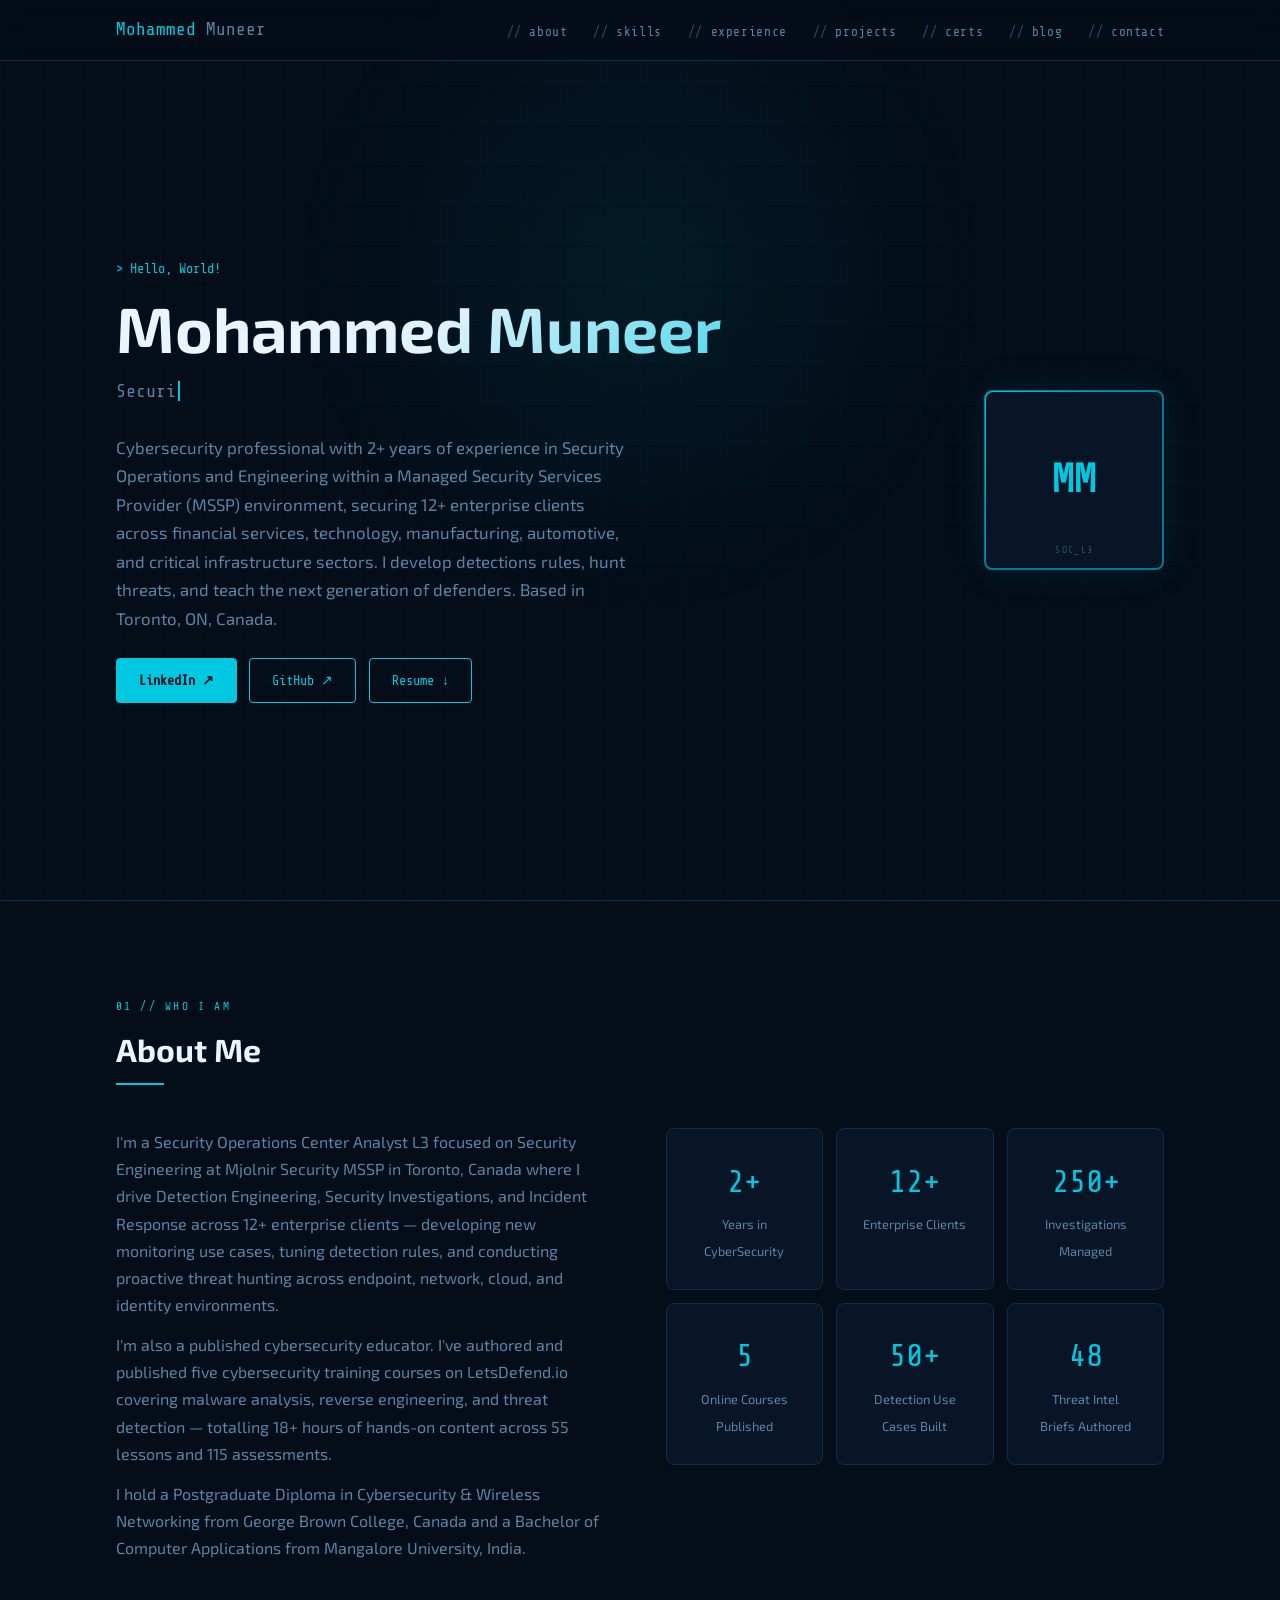
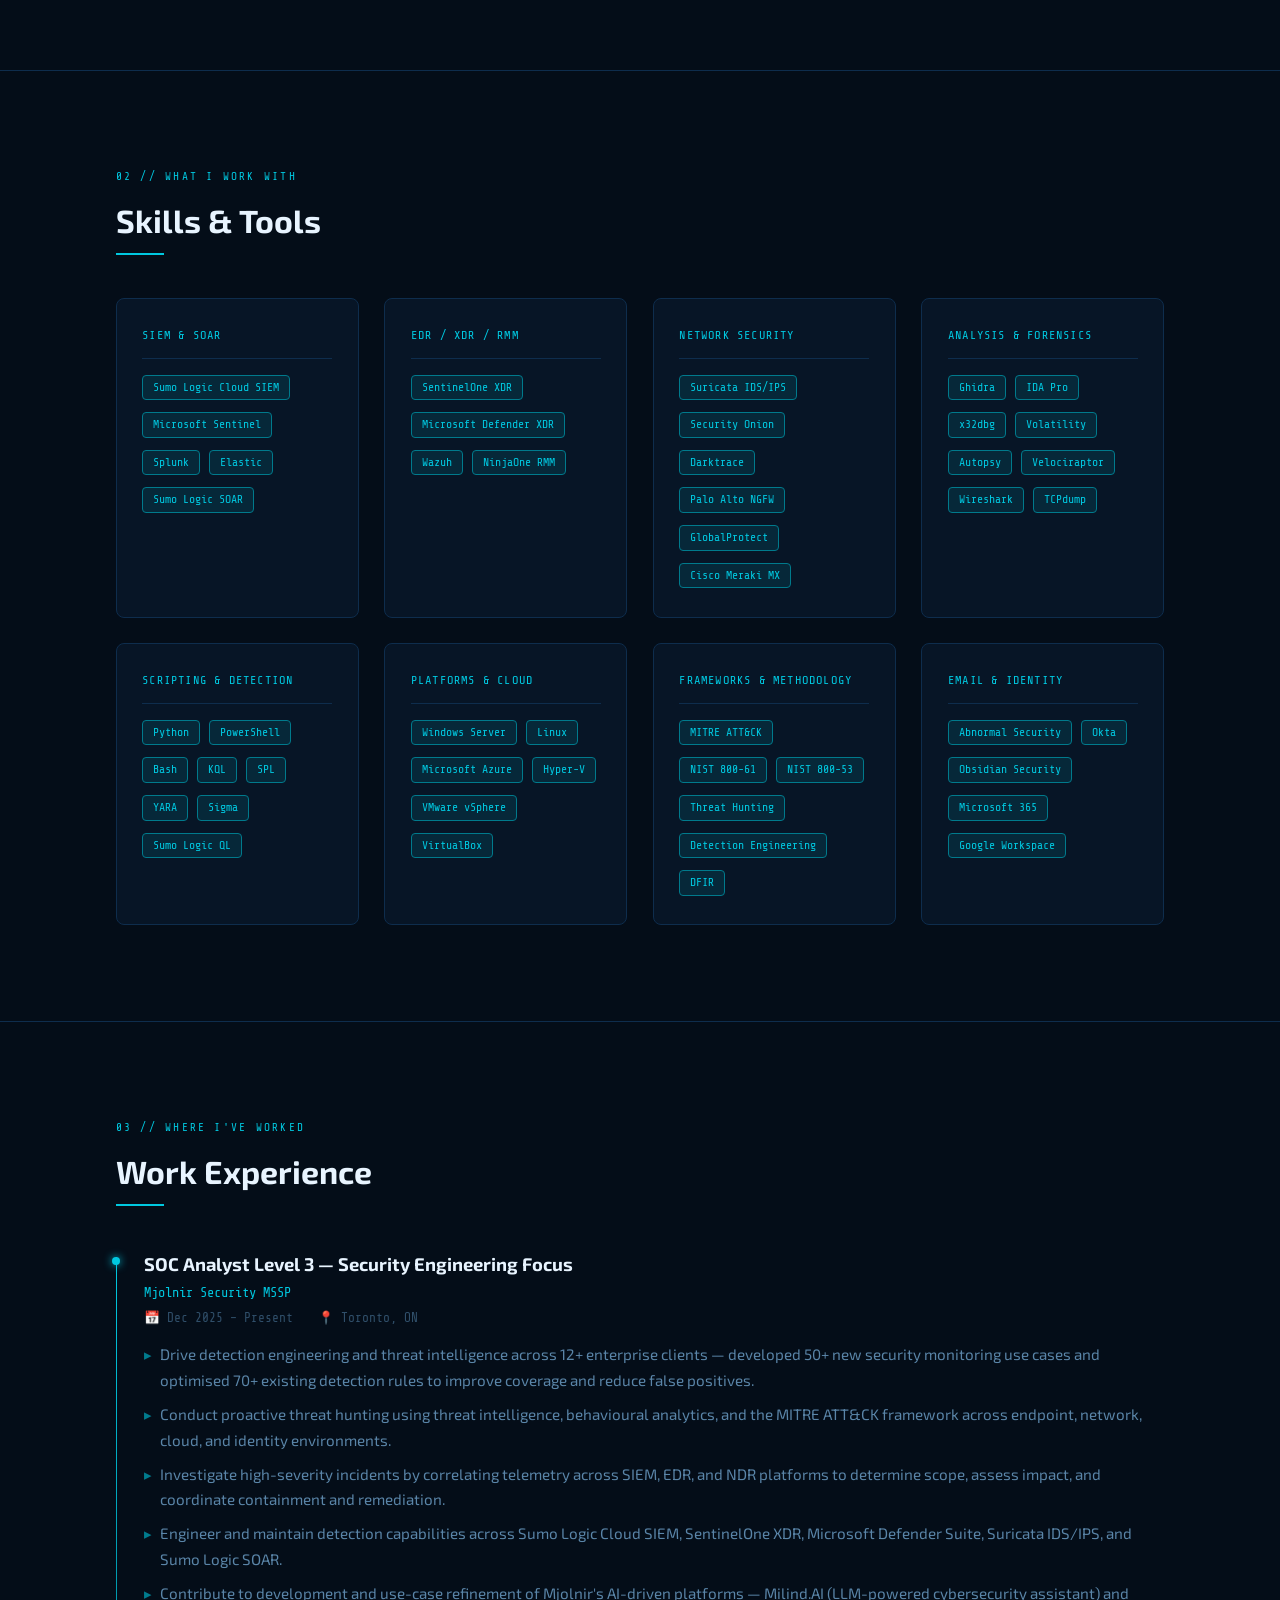
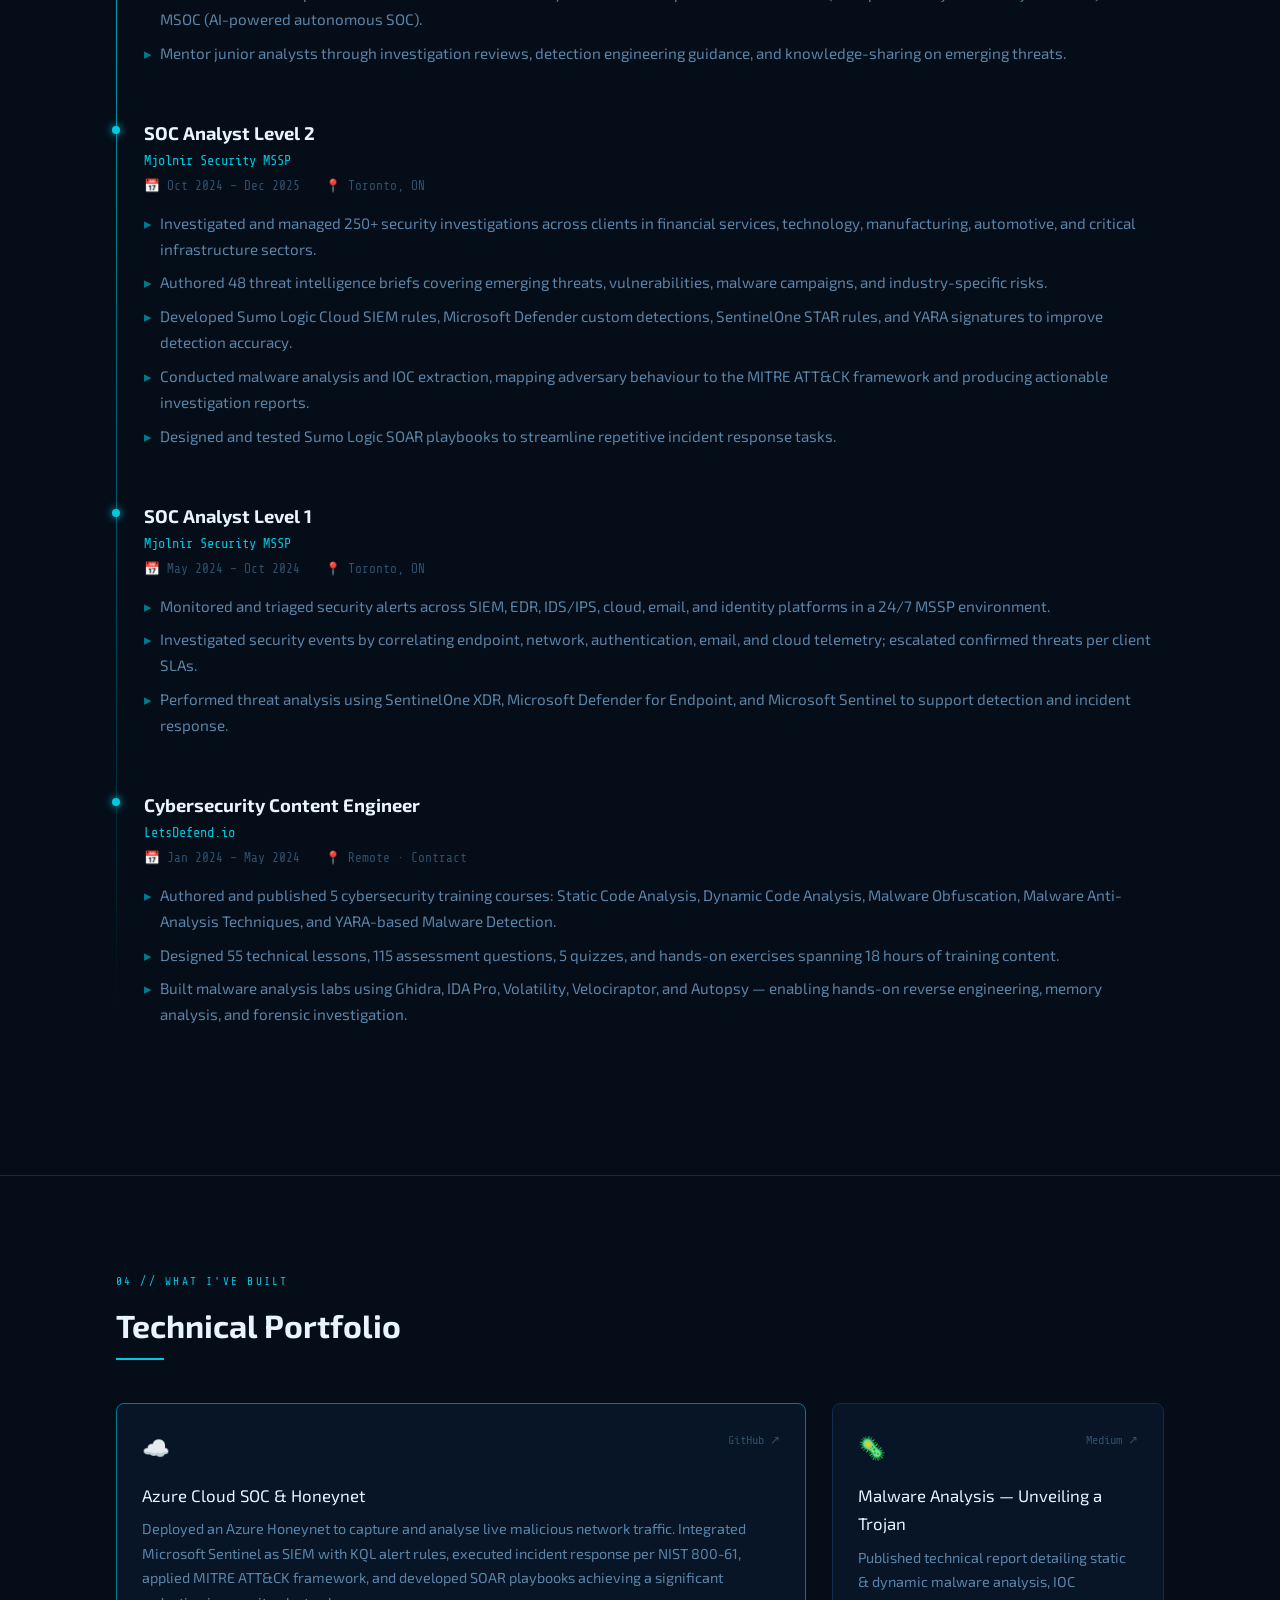
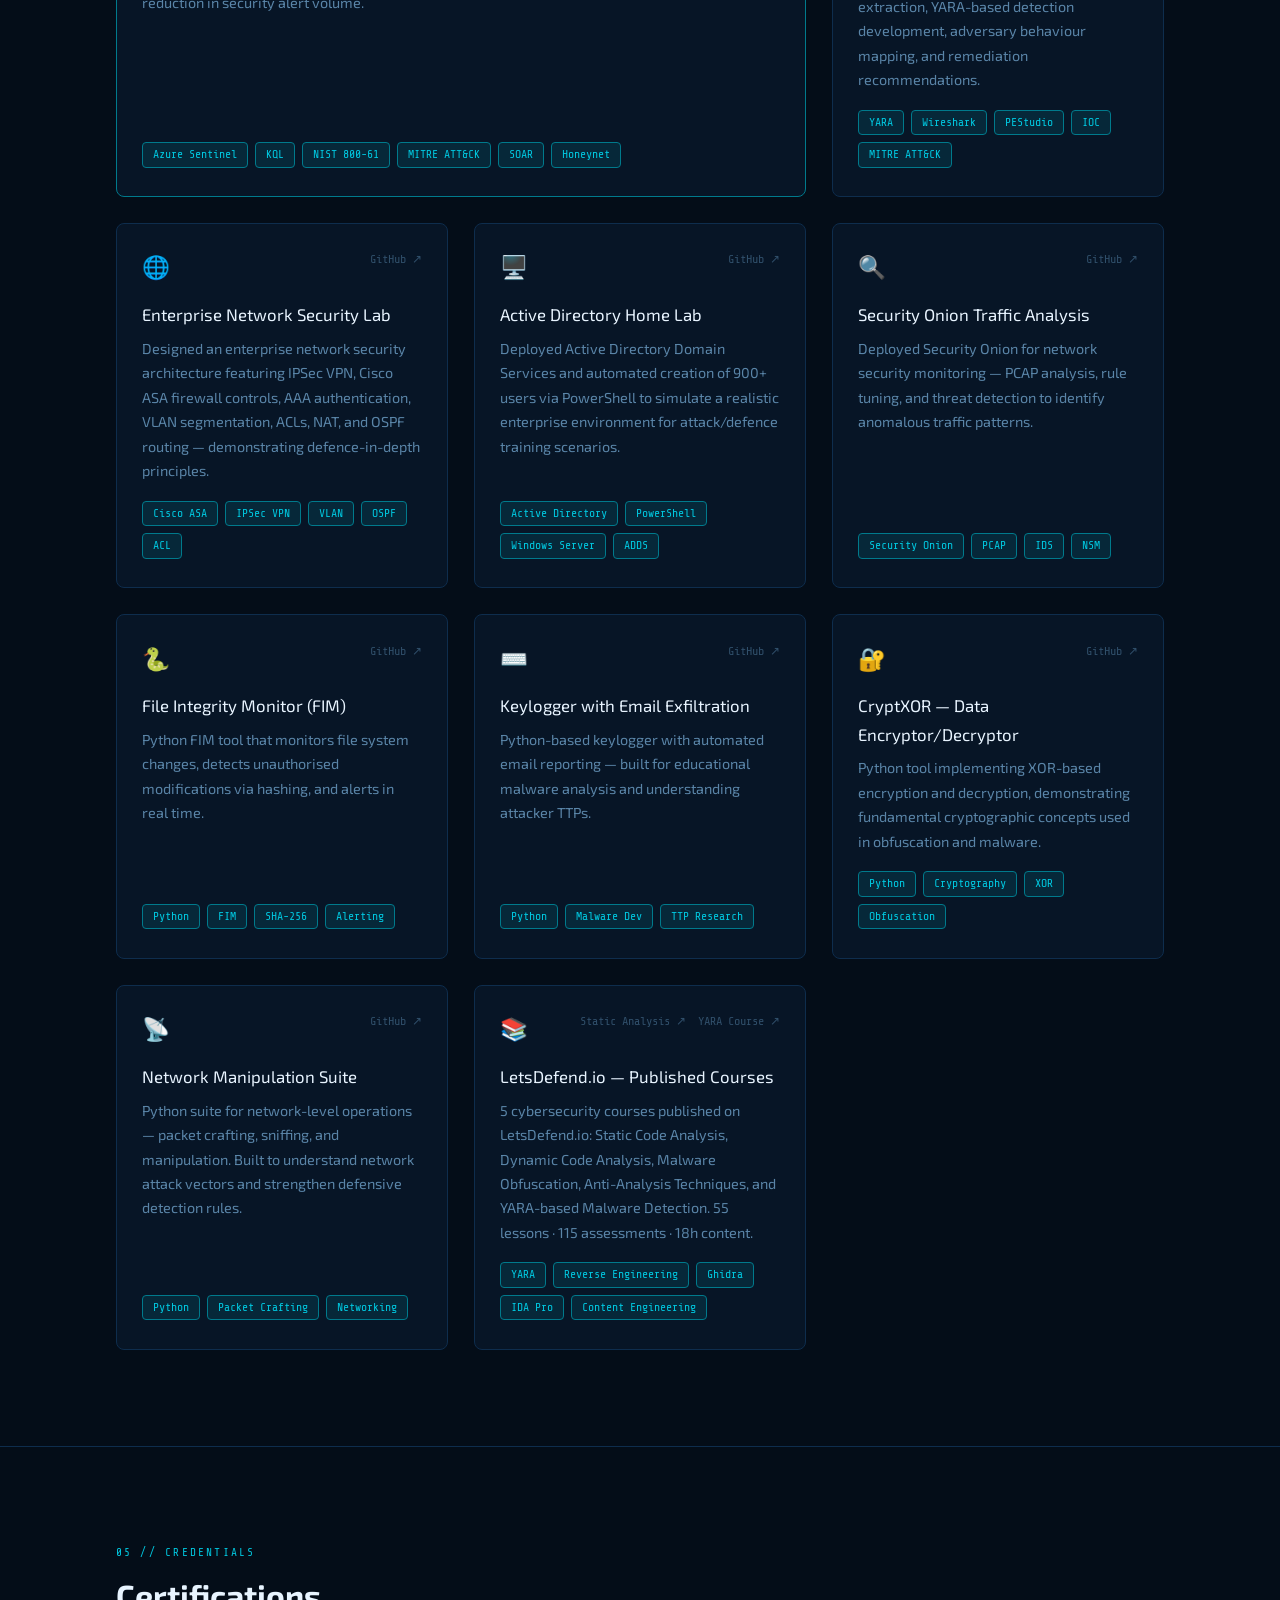
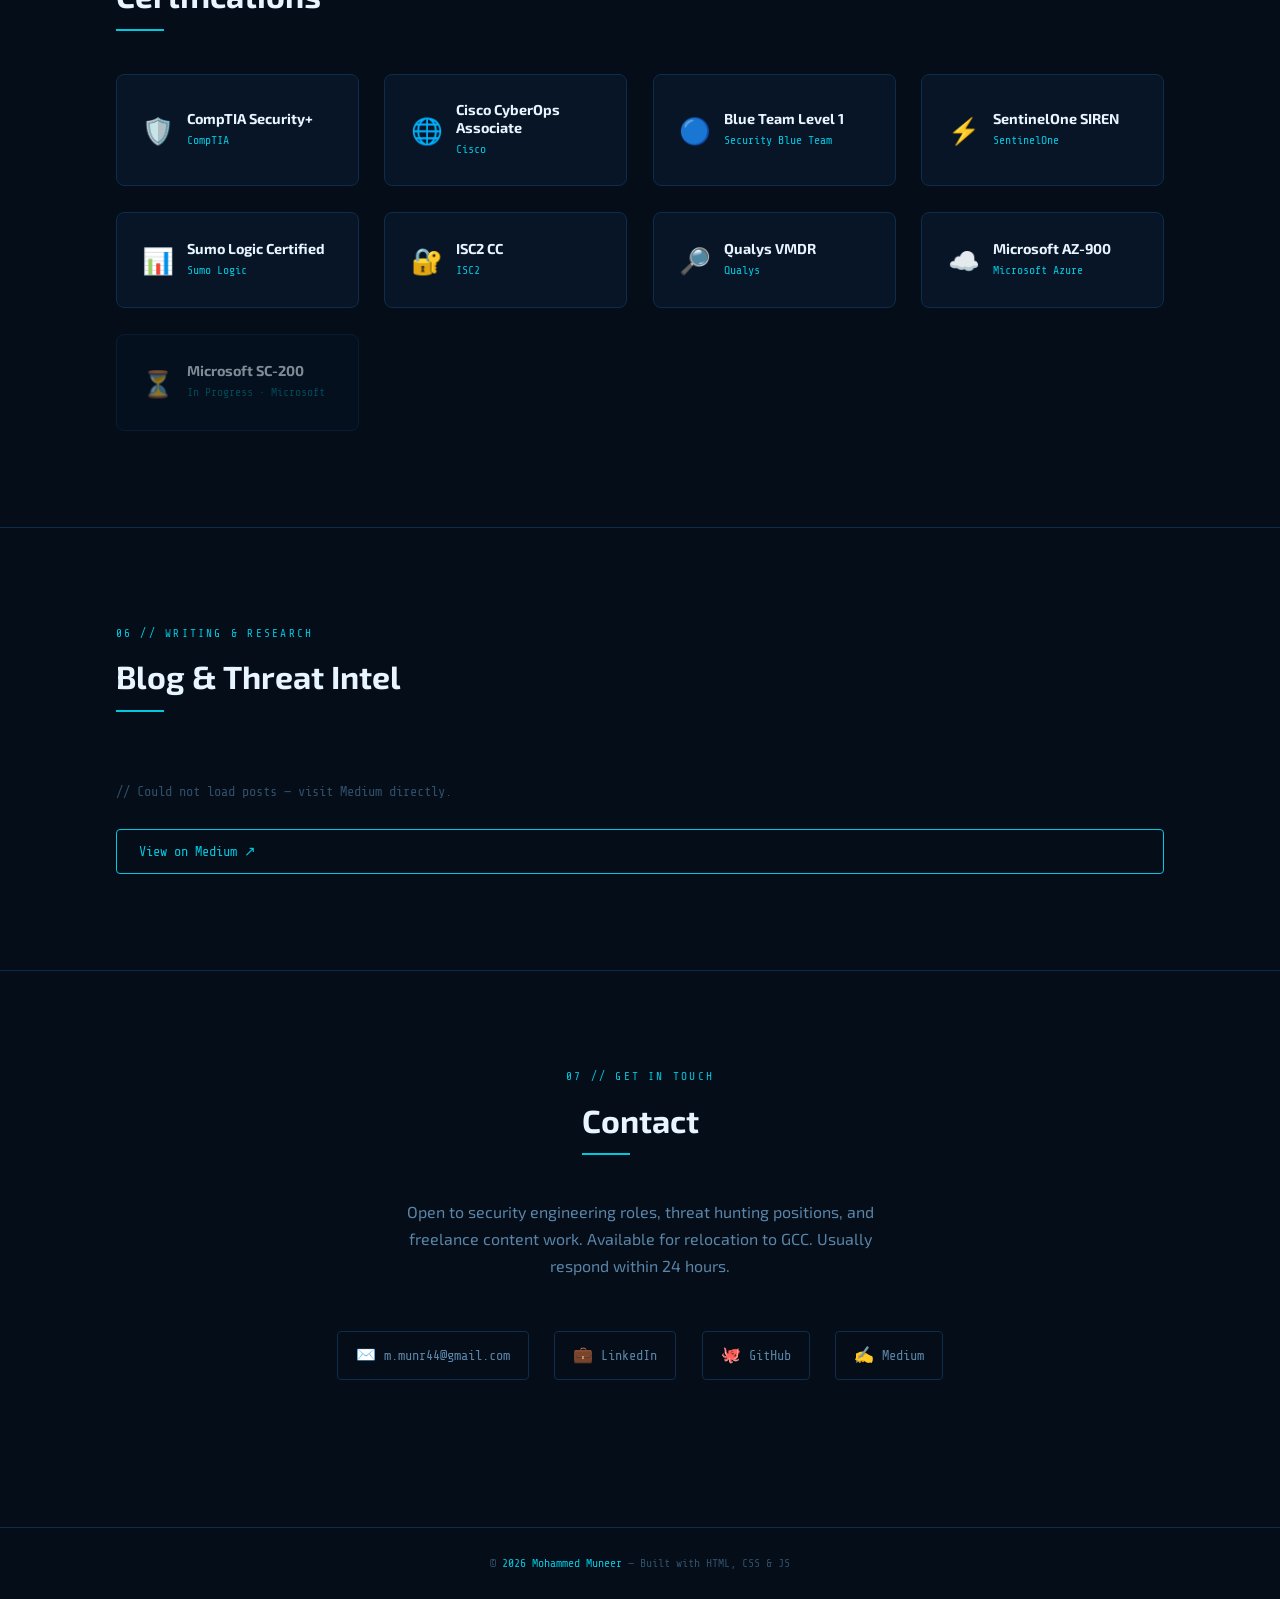
==== index_bak.html @ bd2d37c8 "Rename index.html to index_bak.html" ====
<!DOCTYPE html>
<html lang="en">
<head>
  <meta charset="UTF-8" />
  <meta name="viewport" content="width=device-width, initial-scale=1.0" />
  <title>Mohammed Muneer | Cybersecurity Portfolio</title>
  <meta name="description" content="SOC Analyst L3 & Cybersecurity Content Engineer — Toronto, ON" />
  <link rel="stylesheet" href="style.css" />
</head>
<body>

  <!-- ══ NAVBAR ══════════════════════════════════════════════ -->
  <nav id="navbar">
    <div class="container nav-inner">
      <div class="nav-logo">Mohammed<span> Muneer</span></div>
      <button class="hamburger" id="hamburger" aria-label="Toggle menu">
        <span></span><span></span><span></span>
      </button>
      <ul class="nav-links" id="nav-links">
        <li><a href="#about">about</a></li>
        <li><a href="#skills">skills</a></li>
        <li><a href="#experience">experience</a></li>
        <li><a href="#projects">projects</a></li>
        <li><a href="#certifications">certs</a></li>
        <li><a href="#blog">blog</a></li>
        <li><a href="#contact">contact</a></li>
      </ul>
    </div>
  </nav>

  <!-- ══ HERO ════════════════════════════════════════════════ -->
  <section id="hero">
    <div class="container hero-inner">
      <div class="hero-content">
        <p class="hero-eyebrow">Hello, World!</p>
        <h1 class="hero-name">Mohammed Muneer</h1>
        <div class="hero-roles">
          <span id="typed"></span><span class="cursor"></span>
        </div>
        <p class="hero-tagline">
          Cybersecurity professional with 2+ years of experience in Security Operations and Engineering within a Managed Security Services Provider (MSSP) 
          environment, securing 12+ enterprise clients across financial services, technology, manufacturing, automotive, and critical infrastructure sectors. 
          I develop detections rules, hunt threats, and teach the next generation of defenders.
          Based in Toronto, ON, Canada.
        </p>
        <div class="hero-ctas">
          <a href="https://www.linkedin.com/in/muneer44/" class="btn btn-fill" target="_blank">LinkedIn ↗</a>
          <a href="https://github.com/muneer44" class="btn" target="_blank">GitHub ↗</a>
          <!-- UPDATE: Add your resume PDF to the repo and update the filename below -->
          <a href="Mohammed Muneer Resume.pdf" class="btn" download>Resume ↓</a>
        </div>
      </div>
      <div class="hero-avatar">
        <span class="initials">MM</span>
        <span class="avatar-label">SOC_L3</span>
      </div>
    </div>
  </section>

  <!-- ══ ABOUT ═══════════════════════════════════════════════ -->
  <section id="about">
    <div class="container fade-in">
      <p class="section-label">01 // who I am</p>
      <h2 class="section-title">About Me</h2>
      <div class="about-grid">
        <div class="about-text">
          <p>
            I'm a Security Operations Center Analyst L3 focused on Security Engineering at 
            Mjolnir Security MSSP in Toronto, Canada where I drive Detection Engineering, 
            Security Investigations, and Incident Response across 12+ enterprise clients 
            — developing new monitoring use cases, tuning detection rules, and conducting 
            proactive threat hunting across endpoint, network, cloud, and identity environments.
          </p>
          <p>
            I'm also a published cybersecurity educator. I've authored and published five cybersecurity training
            courses on LetsDefend.io covering malware analysis, reverse engineering, and threat
            detection — totalling 18+ hours of hands-on content across 55 lessons and 115 assessments.
          </p>
          <p>
            I hold a Postgraduate Diploma in Cybersecurity &amp; Wireless Networking from George Brown
            College, Canada and a Bachelor of Computer Applications from Mangalore University, India.
          </p>
        </div>
        <div class="about-stats">
          <div class="stat-card">
            <span class="stat-number">2+</span>
            <span class="stat-desc">Years in CyberSecurity</span>
          </div>
          <div class="stat-card">
            <span class="stat-number">12+</span>
            <span class="stat-desc">Enterprise Clients</span>
          </div>
          <div class="stat-card">
            <span class="stat-number">250+</span>
            <span class="stat-desc">Investigations Managed</span>
          </div>
          <div class="stat-card">
            <span class="stat-number">5</span>
            <span class="stat-desc">Online Courses Published</span>
          </div>
          <div class="stat-card">
            <span class="stat-number">50+</span>
            <span class="stat-desc">Detection Use Cases Built</span>
          </div>
          <div class="stat-card">
            <span class="stat-number">48</span>
            <span class="stat-desc">Threat Intel Briefs Authored</span>
          </div>
        </div>
      </div>
    </div>
  </section>

  <!-- ══ SKILLS ══════════════════════════════════════════════ -->
  <section id="skills">
    <div class="container fade-in">
      <p class="section-label">02 // what I work with</p>
      <h2 class="section-title">Skills & Tools</h2>
      <div class="skills-grid">

        <div class="skill-category">
          <div class="skill-cat-title">SIEM & SOAR</div>
          <div class="skill-items">
            <span class="tag">Sumo Logic Cloud SIEM</span>
            <span class="tag">Microsoft Sentinel</span>
            <span class="tag">Splunk</span>
            <span class="tag">Elastic</span>
            <span class="tag">Sumo Logic SOAR</span>
          </div>
        </div>

        <div class="skill-category">
          <div class="skill-cat-title">EDR / XDR / RMM</div>
          <div class="skill-items">
            <span class="tag">SentinelOne XDR</span>
            <span class="tag">Microsoft Defender XDR</span>
            <span class="tag">Wazuh</span>
            <span class="tag">NinjaOne RMM</span>
          </div>
        </div>

        <div class="skill-category">
          <div class="skill-cat-title">Network Security</div>
          <div class="skill-items">
            <span class="tag">Suricata IDS/IPS</span>
            <span class="tag">Security Onion</span>
            <span class="tag">Darktrace</span>
            <span class="tag">Palo Alto NGFW</span>
            <span class="tag">GlobalProtect</span>
            <span class="tag">Cisco Meraki MX</span>
          </div>
        </div>

        <div class="skill-category">
          <div class="skill-cat-title">Analysis & Forensics</div>
          <div class="skill-items">
            <span class="tag">Ghidra</span>
            <span class="tag">IDA Pro</span>
            <span class="tag">x32dbg</span>
            <span class="tag">Volatility</span>
            <span class="tag">Autopsy</span>
            <span class="tag">Velociraptor</span>
            <span class="tag">Wireshark</span>
            <span class="tag">TCPdump</span>
          </div>
        </div>

        <div class="skill-category">
          <div class="skill-cat-title">Scripting & Detection</div>
          <div class="skill-items">
            <span class="tag">Python</span>
            <span class="tag">PowerShell</span>
            <span class="tag">Bash</span>
            <span class="tag">KQL</span>
            <span class="tag">SPL</span>
            <span class="tag">YARA</span>
            <span class="tag">Sigma</span>
            <span class="tag">Sumo Logic QL</span>
          </div>
        </div>

        <div class="skill-category">
          <div class="skill-cat-title">Platforms & Cloud</div>
          <div class="skill-items">
            <span class="tag">Windows Server</span>
            <span class="tag">Linux</span>
            <span class="tag">Microsoft Azure</span>
            <span class="tag">Hyper-V</span>
            <span class="tag">VMware vSphere</span>
            <span class="tag">VirtualBox</span>
          </div>
        </div>

        <div class="skill-category">
          <div class="skill-cat-title">Frameworks & Methodology</div>
          <div class="skill-items">
            <span class="tag">MITRE ATT&CK</span>
            <span class="tag">NIST 800-61</span>
            <span class="tag">NIST 800-53</span>
            <span class="tag">Threat Hunting</span>
            <span class="tag">Detection Engineering</span>
            <span class="tag">DFIR</span>
          </div>
        </div>

        <div class="skill-category">
          <div class="skill-cat-title">Email & Identity</div>
          <div class="skill-items">
            <span class="tag">Abnormal Security</span>
            <span class="tag">Okta</span>
            <span class="tag">Obsidian Security</span>
            <span class="tag">Microsoft 365</span>
            <span class="tag">Google Workspace</span>
          </div>
        </div>

      </div>
    </div>
  </section>

  <!-- ══ EXPERIENCE ══════════════════════════════════════════ -->
  <section id="experience">
    <div class="container fade-in">
      <p class="section-label">03 // where I've worked</p>
      <h2 class="section-title">Work Experience</h2>
      <div class="timeline">

        <!-- JOB 1 -->
        <div class="timeline-item">
          <div class="timeline-header">
            <div class="job-title">SOC Analyst Level 3 — Security Engineering Focus</div>
            <div class="job-company">Mjolnir Security MSSP</div>
            <div class="job-meta">
              <span>📅 Dec 2025 – Present</span>
              <span>📍 Toronto, ON</span>
            </div>
          </div>
          <ul>
            <li>Drive detection engineering and threat intelligence across 12+ enterprise clients — developed 50+ new security monitoring use cases and optimised 70+ existing detection rules to improve coverage and reduce false positives.</li>
            <li>Conduct proactive threat hunting using threat intelligence, behavioural analytics, and the MITRE ATT&CK framework across endpoint, network, cloud, and identity environments.</li>
            <li>Investigate high-severity incidents by correlating telemetry across SIEM, EDR, and NDR platforms to determine scope, assess impact, and coordinate containment and remediation.</li>
            <li>Engineer and maintain detection capabilities across Sumo Logic Cloud SIEM, SentinelOne XDR, Microsoft Defender Suite, Suricata IDS/IPS, and Sumo Logic SOAR.</li>
            <li>Contribute to development and use-case refinement of Mjolnir's AI-driven platforms — Milind.AI (LLM-powered cybersecurity assistant) and MSOC (AI-powered autonomous SOC).</li>
            <li>Mentor junior analysts through investigation reviews, detection engineering guidance, and knowledge-sharing on emerging threats.</li>
          </ul>
        </div>

        <!-- JOB 2 -->
        <div class="timeline-item">
          <div class="timeline-header">
            <div class="job-title">SOC Analyst Level 2</div>
            <div class="job-company">Mjolnir Security MSSP</div>
            <div class="job-meta">
              <span>📅 Oct 2024 – Dec 2025</span>
              <span>📍 Toronto, ON</span>
            </div>
          </div>
          <ul>
            <li>Investigated and managed 250+ security investigations across clients in financial services, technology, manufacturing, automotive, and critical infrastructure sectors.</li>
            <li>Authored 48 threat intelligence briefs covering emerging threats, vulnerabilities, malware campaigns, and industry-specific risks.</li>
            <li>Developed Sumo Logic Cloud SIEM rules, Microsoft Defender custom detections, SentinelOne STAR rules, and YARA signatures to improve detection accuracy.</li>
            <li>Conducted malware analysis and IOC extraction, mapping adversary behaviour to the MITRE ATT&CK framework and producing actionable investigation reports.</li>
            <li>Designed and tested Sumo Logic SOAR playbooks to streamline repetitive incident response tasks.</li>
          </ul>
        </div>

        <!-- JOB 3 -->
        <div class="timeline-item">
          <div class="timeline-header">
            <div class="job-title">SOC Analyst Level 1</div>
            <div class="job-company">Mjolnir Security MSSP</div>
            <div class="job-meta">
              <span>📅 May 2024 – Oct 2024</span>
              <span>📍 Toronto, ON</span>
            </div>
          </div>
          <ul>
            <li>Monitored and triaged security alerts across SIEM, EDR, IDS/IPS, cloud, email, and identity platforms in a 24/7 MSSP environment.</li>
            <li>Investigated security events by correlating endpoint, network, authentication, email, and cloud telemetry; escalated confirmed threats per client SLAs.</li>
            <li>Performed threat analysis using SentinelOne XDR, Microsoft Defender for Endpoint, and Microsoft Sentinel to support detection and incident response.</li>
          </ul>
        </div>

        <!-- JOB 4 -->
        <div class="timeline-item">
          <div class="timeline-header">
            <div class="job-title">Cybersecurity Content Engineer</div>
            <div class="job-company">LetsDefend.io</div>
            <div class="job-meta">
              <span>📅 Jan 2024 – May 2024</span>
              <span>📍 Remote · Contract</span>
            </div>
          </div>
          <ul>
            <li>Authored and published 5 cybersecurity training courses: Static Code Analysis, Dynamic Code Analysis, Malware Obfuscation, Malware Anti-Analysis Techniques, and YARA-based Malware Detection.</li>
            <li>Designed 55 technical lessons, 115 assessment questions, 5 quizzes, and hands-on exercises spanning 18 hours of training content.</li>
            <li>Built malware analysis labs using Ghidra, IDA Pro, Volatility, Velociraptor, and Autopsy — enabling hands-on reverse engineering, memory analysis, and forensic investigation.</li>
          </ul>
        </div>

      </div>
    </div>
  </section>

  <!-- ══ PROJECTS ════════════════════════════════════════════ -->
  <section id="projects">
    <div class="container fade-in">
      <p class="section-label">04 // what I've built</p>
      <h2 class="section-title">Technical Portfolio</h2>
      <div class="projects-grid">

        <!-- FEATURED -->
        <div class="project-card featured">
          <div class="project-top">
            <span class="project-icon">☁️</span>
            <div class="project-links">
              <a href="https://github.com/Muneer44/CloudHoneynet" target="_blank">GitHub ↗</a>
            </div>
          </div>
          <div class="project-title">Azure Cloud SOC & Honeynet</div>
          <p class="project-desc">
            Deployed an Azure Honeynet to capture and analyse live malicious network traffic.
            Integrated Microsoft Sentinel as SIEM with KQL alert rules, executed incident response
            per NIST 800-61, applied MITRE ATT&CK framework, and developed SOAR playbooks
            achieving a significant reduction in security alert volume.
          </p>
          <div class="project-tags">
            <span class="tag">Azure Sentinel</span>
            <span class="tag">KQL</span>
            <span class="tag">NIST 800-61</span>
            <span class="tag">MITRE ATT&CK</span>
            <span class="tag">SOAR</span>
            <span class="tag">Honeynet</span>
          </div>
        </div>

        <!-- PROJECT: Malware Analysis -->
        <div class="project-card">
          <div class="project-top">
            <span class="project-icon">🦠</span>
            <div class="project-links">
              <a href="https://medium.com/@m.munr44/unveiling-malware-a-journey-from-analysis-to-detection-a589f4700dfa" target="_blank">Medium ↗</a>
            </div>
          </div>
          <div class="project-title">Malware Analysis — Unveiling a Trojan</div>
          <p class="project-desc">
            Published technical report detailing static &amp; dynamic malware analysis,
            IOC extraction, YARA-based detection development, adversary behaviour mapping,
            and remediation recommendations.
          </p>
          <div class="project-tags">
            <span class="tag">YARA</span>
            <span class="tag">Wireshark</span>
            <span class="tag">PEStudio</span>
            <span class="tag">IOC</span>
            <span class="tag">MITRE ATT&CK</span>
          </div>
        </div>

        <!-- PROJECT: NetSec -->
        <div class="project-card">
          <div class="project-top">
            <span class="project-icon">🌐</span>
            <div class="project-links">
              <a href="https://github.com/Muneer44/CPT-NetSec-2.0" target="_blank">GitHub ↗</a>
            </div>
          </div>
          <div class="project-title">Enterprise Network Security Lab</div>
          <p class="project-desc">
            Designed an enterprise network security architecture featuring IPSec VPN,
            Cisco ASA firewall controls, AAA authentication, VLAN segmentation, ACLs,
            NAT, and OSPF routing — demonstrating defence-in-depth principles.
          </p>
          <div class="project-tags">
            <span class="tag">Cisco ASA</span>
            <span class="tag">IPSec VPN</span>
            <span class="tag">VLAN</span>
            <span class="tag">OSPF</span>
            <span class="tag">ACL</span>
          </div>
        </div>

        <!-- PROJECT: Active Directory -->
        <div class="project-card">
          <div class="project-top">
            <span class="project-icon">🖥️</span>
            <div class="project-links">
              <a href="https://github.com/Muneer44/Active-Directory-Home-Lab" target="_blank">GitHub ↗</a>
            </div>
          </div>
          <div class="project-title">Active Directory Home Lab</div>
          <p class="project-desc">
            Deployed Active Directory Domain Services and automated creation of 900+ users
            via PowerShell to simulate a realistic enterprise environment for
            attack/defence training scenarios.
          </p>
          <div class="project-tags">
            <span class="tag">Active Directory</span>
            <span class="tag">PowerShell</span>
            <span class="tag">Windows Server</span>
            <span class="tag">ADDS</span>
          </div>
        </div>

        <!-- PROJECT: Security Onion -->
        <div class="project-card">
          <div class="project-top">
            <span class="project-icon">🔍</span>
            <div class="project-links">
              <a href="https://github.com/Muneer44/Security-Onion-Traffic-Analysis" target="_blank">GitHub ↗</a>
            </div>
          </div>
          <div class="project-title">Security Onion Traffic Analysis</div>
          <p class="project-desc">
            Deployed Security Onion for network security monitoring — PCAP analysis,
            rule tuning, and threat detection to identify anomalous traffic patterns.
          </p>
          <div class="project-tags">
            <span class="tag">Security Onion</span>
            <span class="tag">PCAP</span>
            <span class="tag">IDS</span>
            <span class="tag">NSM</span>
          </div>
        </div>

        <!-- PROJECT: FIM -->
        <div class="project-card">
          <div class="project-top">
            <span class="project-icon">🐍</span>
            <div class="project-links">
              <a href="https://github.com/Muneer44/File-Integrity-Monitor" target="_blank">GitHub ↗</a>
            </div>
          </div>
          <div class="project-title">File Integrity Monitor (FIM)</div>
          <p class="project-desc">
            Python FIM tool that monitors file system changes, detects unauthorised
            modifications via hashing, and alerts in real time.
          </p>
          <div class="project-tags">
            <span class="tag">Python</span>
            <span class="tag">FIM</span>
            <span class="tag">SHA-256</span>
            <span class="tag">Alerting</span>
          </div>
        </div>

        <!-- PROJECT: Keylogger -->
        <div class="project-card">
          <div class="project-top">
            <span class="project-icon">⌨️</span>
            <div class="project-links">
              <a href="https://github.com/Muneer44/Python-Keylogger" target="_blank">GitHub ↗</a>
            </div>
          </div>
          <div class="project-title">Keylogger with Email Exfiltration</div>
          <p class="project-desc">
            Python-based keylogger with automated email reporting — built for
            educational malware analysis and understanding attacker TTPs.
          </p>
          <div class="project-tags">
            <span class="tag">Python</span>
            <span class="tag">Malware Dev</span>
            <span class="tag">TTP Research</span>
          </div>
        </div>

        <!-- PROJECT: CryptXOR -->
        <div class="project-card">
          <div class="project-top">
            <span class="project-icon">🔐</span>
            <div class="project-links">
              <a href="https://github.com/Muneer44/CryptXOR" target="_blank">GitHub ↗</a>
            </div>
          </div>
          <div class="project-title">CryptXOR — Data Encryptor/Decryptor</div>
          <p class="project-desc">
            Python tool implementing XOR-based encryption and decryption,
            demonstrating fundamental cryptographic concepts used in obfuscation and malware.
          </p>
          <div class="project-tags">
            <span class="tag">Python</span>
            <span class="tag">Cryptography</span>
            <span class="tag">XOR</span>
            <span class="tag">Obfuscation</span>
          </div>
        </div>

        <!-- PROJECT: Network Manipulation Suite -->
        <div class="project-card">
          <div class="project-top">
            <span class="project-icon">📡</span>
            <div class="project-links">
              <a href="https://github.com/Muneer44/Network-Manipulation-Suite" target="_blank">GitHub ↗</a>
            </div>
          </div>
          <div class="project-title">Network Manipulation Suite</div>
          <p class="project-desc">
            Python suite for network-level operations — packet crafting,
            sniffing, and manipulation. Built to understand network attack vectors
            and strengthen defensive detection rules.
          </p>
          <div class="project-tags">
            <span class="tag">Python</span>
            <span class="tag">Packet Crafting</span>
            <span class="tag">Networking</span>
          </div>
        </div>

        <!-- PROJECT: LetsDefend Courses -->
        <div class="project-card">
          <div class="project-top">
            <span class="project-icon">📚</span>
            <div class="project-links">
              <a href="https://app.letsdefend.io/training/lessons/static-code-analysis" target="_blank">Static Analysis ↗</a>
              <a href="https://app.letsdefend.io/training/lessons/mastering-yara-for-malware-detection" target="_blank">YARA Course ↗</a>
            </div>
          </div>
          <div class="project-title">LetsDefend.io — Published Courses</div>
          <p class="project-desc">
            5 cybersecurity courses published on LetsDefend.io: Static Code Analysis,
            Dynamic Code Analysis, Malware Obfuscation, Anti-Analysis Techniques,
            and YARA-based Malware Detection. 55 lessons · 115 assessments · 18h content.
          </p>
          <div class="project-tags">
            <span class="tag">YARA</span>
            <span class="tag">Reverse Engineering</span>
            <span class="tag">Ghidra</span>
            <span class="tag">IDA Pro</span>
            <span class="tag">Content Engineering</span>
          </div>
        </div>

      </div>
    </div>
  </section>

  <!-- ══ CERTIFICATIONS ══════════════════════════════════════ -->
  <section id="certifications">
    <div class="container fade-in">
      <p class="section-label">05 // credentials</p>
      <h2 class="section-title">Certifications</h2>
      <div class="certs-grid">

        <a href="https://www.credly.com/badges/ca39a87d-e254-40ac-8058-d2efea0ae7e9" class="cert-card" target="_blank">
          <span class="cert-icon">🛡️</span>
          <div><div class="cert-name">CompTIA Security+</div><div class="cert-issuer">CompTIA</div></div>
        </a>

        <!-- UPDATE: Add your Cisco CyberOps badge URL when available -->
        <a href="#" class="cert-card" target="_blank">
          <span class="cert-icon">🌐</span>
          <div><div class="cert-name">Cisco CyberOps Associate</div><div class="cert-issuer">Cisco</div></div>
        </a>

        <a href="https://www.credly.com/badges/10aa1b27-51f7-473b-83e6-84a09603c8a9" class="cert-card" target="_blank">
          <span class="cert-icon">🔵</span>
          <div><div class="cert-name">Blue Team Level 1</div><div class="cert-issuer">Security Blue Team</div></div>
        </a>

        <!-- UPDATE: Add SentinelOne SIREN badge URL when available -->
        <a href="#" class="cert-card" target="_blank">
          <span class="cert-icon">⚡</span>
          <div><div class="cert-name">SentinelOne SIREN</div><div class="cert-issuer">SentinelOne</div></div>
        </a>

        <a href="https://verify.skilljar.com/c/br7sfusdj393" class="cert-card" target="_blank">
          <span class="cert-icon">📊</span>
          <div><div class="cert-name">Sumo Logic Certified</div><div class="cert-issuer">Sumo Logic</div></div>
        </a>

        <a href="https://www.linkedin.com/posts/muneer44_cybersecurity-isc2-certification-activity-7126191292602023936-8AFv" class="cert-card" target="_blank">
          <span class="cert-icon">🔐</span>
          <div><div class="cert-name">ISC2 CC</div><div class="cert-issuer">ISC2</div></div>
        </a>

        <a href="https://github.com/Muneer44/Muneer44/assets/117259069/d78a965a-2e3b-48c3-a6be-c9986cd719c9" class="cert-card" target="_blank">
          <span class="cert-icon">🔎</span>
          <div><div class="cert-name">Qualys VMDR</div><div class="cert-issuer">Qualys</div></div>
        </a>

        <a href="https://learn.microsoft.com/en-us/users/mohammedmuneer-4021/credentials/7f4fd672e12f287b" class="cert-card" target="_blank">
          <span class="cert-icon">☁️</span>
          <div><div class="cert-name">Microsoft AZ-900</div><div class="cert-issuer">Microsoft Azure</div></div>
        </a>

        <!-- SC-200 in progress — no link yet -->
        <div class="cert-card cert-card--wip">
          <span class="cert-icon">⏳</span>
          <div>
            <div class="cert-name">Microsoft SC-200</div>
            <div class="cert-issuer">In Progress · Microsoft</div>
          </div>
        </div>

      </div>
    </div>
  </section>

  <!-- ══ BLOG ════════════════════════════════════════════════ -->
  <section id="blog">
    <div class="container fade-in">
      <p class="section-label">06 // writing & research</p>
      <h2 class="section-title">Blog & Threat Intel</h2>
      <p id="blog-loading" class="blog-loading">// fetching latest posts from Medium...</p>
      <div class="blog-grid" id="blog-grid"></div>
    </div>
  </section>

  <!-- ══ CONTACT ═════════════════════════════════════════════ -->
  <section id="contact">
    <div class="container fade-in">
      <p class="section-label">07 // get in touch</p>
      <h2 class="section-title">Contact</h2>
      <p class="contact-tagline">
        Open to security engineering roles, threat hunting positions, and freelance content work.
        Available for relocation to GCC. Usually respond within 24 hours.
      </p>
      <div class="contact-links">
        <a href="mailto:m.munr44@gmail.com" class="contact-link"><span class="icon">✉️</span> m.munr44@gmail.com</a>
        <a href="https://www.linkedin.com/in/muneer44/" class="contact-link" target="_blank"><span class="icon">💼</span> LinkedIn</a>
        <a href="https://github.com/muneer44" class="contact-link" target="_blank"><span class="icon">🐙</span> GitHub</a>
        <a href="https://medium.com/@m.munr44" class="contact-link" target="_blank"><span class="icon">✍️</span> Medium</a>
      </div>
    </div>
  </section>

  <footer>
    <div class="container">
      <p>© <span id="year"></span> <span>Mohammed Muneer</span> — Built with HTML, CSS & JS</p>
    </div>
  </footer>

  <script src="script.js"></script>
</body>
</html>
---- style.css ----
/* ============================================================
   MOHAMMED MUNEER — CYBERSECURITY PORTFOLIO
   style.css  |  One-Page Scrollable Version
   ============================================================
   HOW TO CUSTOMIZE:
   - Change colors by editing the CSS variables in :root
   - Change fonts by swapping the @import URL and variable names
   - Adjust spacing by editing --space-* variables
   ============================================================ */

@import url('https://fonts.googleapis.com/css2?family=Share+Tech+Mono&family=Exo+2:wght@300;400;600;700&display=swap');

/* ── DESIGN TOKENS ─────────────────────────────────────── */
:root {
  --bg:         #040d18;
  --bg-card:    #071526;
  --bg-card2:   #0b1e35;
  --border:     #0e2d4d;
  --cyan:       #00c8e0;
  --cyan-dim:   #007a8c;
  --cyan-glow:  rgba(0, 200, 224, 0.15);
  --navy:       #0a1f38;
  --text:       #cde6f5;
  --text-dim:   #5a85a8;
  --text-muted: #304f6a;
  --white:      #e8f4ff;
  --red:        #ff4c5e;
  --green:      #00e5a0;

  --font-mono:  'Share Tech Mono', monospace;
  --font-body:  'Exo 2', sans-serif;

  --space-xs:   0.4rem;
  --space-sm:   0.8rem;
  --space-md:   1.6rem;
  --space-lg:   3.2rem;
  --space-xl:   6rem;

  --radius:     4px;
  --radius-md:  8px;
  --transition: 0.25s ease;
}

/* ── RESET & BASE ───────────────────────────────────────── */
*, *::before, *::after { box-sizing: border-box; margin: 0; padding: 0; }

html { scroll-behavior: smooth; }

body {
  background: var(--bg);
  color: var(--text);
  font-family: var(--font-body);
  font-size: 16px;
  line-height: 1.7;
  overflow-x: hidden;
}

/* Subtle grid texture overlay */
body::before {
  content: '';
  position: fixed;
  inset: 0;
  background-image:
    linear-gradient(rgba(0,200,224,0.03) 1px, transparent 1px),
    linear-gradient(90deg, rgba(0,200,224,0.03) 1px, transparent 1px);
  background-size: 40px 40px;
  pointer-events: none;
  z-index: 0;
}

a { color: var(--cyan); text-decoration: none; transition: color var(--transition); }
a:hover { color: var(--white); }

h1, h2, h3, h4 { font-family: var(--font-body); font-weight: 700; color: var(--white); }

ul { list-style: none; }

img { max-width: 100%; display: block; }

section { position: relative; z-index: 1; }

/* ── SCROLLBAR ──────────────────────────────────────────── */
::-webkit-scrollbar { width: 6px; }
::-webkit-scrollbar-track { background: var(--bg); }
::-webkit-scrollbar-thumb { background: var(--cyan-dim); border-radius: 3px; }

/* ── UTILITY ────────────────────────────────────────────── */
.container {
  max-width: 1100px;
  margin: 0 auto;
  padding: 0 var(--space-md);
}

.section-label {
  font-family: var(--font-mono);
  font-size: 0.7rem;
  color: var(--cyan);
  letter-spacing: 0.2em;
  text-transform: uppercase;
  margin-bottom: var(--space-xs);
}

.section-title {
  font-size: 2rem;
  color: var(--white);
  margin-bottom: var(--space-lg);
  position: relative;
  display: inline-block;
}

.section-title::after {
  content: '';
  position: absolute;
  bottom: -8px;
  left: 0;
  width: 48px;
  height: 2px;
  background: var(--cyan);
}

.tag {
  display: inline-block;
  background: rgba(0,200,224,0.1);
  border: 1px solid var(--cyan-dim);
  color: var(--cyan);
  font-family: var(--font-mono);
  font-size: 0.72rem;
  padding: 2px 10px;
  border-radius: var(--radius);
  margin: 3px 3px 3px 0;
}

.btn {
  display: inline-flex;
  align-items: center;
  gap: 8px;
  padding: 10px 22px;
  border: 1px solid var(--cyan);
  color: var(--cyan);
  font-family: var(--font-mono);
  font-size: 0.85rem;
  border-radius: var(--radius);
  transition: all var(--transition);
  cursor: pointer;
  background: transparent;
}

.btn:hover {
  background: var(--cyan-glow);
  color: var(--white);
  box-shadow: 0 0 16px var(--cyan-glow);
}

.btn-fill {
  background: var(--cyan);
  color: var(--bg);
  font-weight: 700;
}

.btn-fill:hover {
  background: var(--white);
  color: var(--bg);
  box-shadow: 0 0 24px rgba(0,200,224,0.4);
}

/* ── NAVBAR ─────────────────────────────────────────────── */
#navbar {
  position: fixed;
  top: 0; left: 0; right: 0;
  z-index: 1000;
  background: rgba(4, 13, 24, 0.92);
  backdrop-filter: blur(12px);
  border-bottom: 1px solid var(--border);
  transition: box-shadow var(--transition);
}

#navbar.scrolled {
  box-shadow: 0 2px 30px rgba(0,0,0,0.6);
}

.nav-inner {
  display: flex;
  align-items: center;
  justify-content: space-between;
  height: 60px;
}

.nav-logo {
  font-family: var(--font-mono);
  font-size: 1.1rem;
  color: var(--cyan);
}

.nav-logo span { color: var(--text-dim); }

.nav-links {
  display: flex;
  gap: var(--space-md);
}

.nav-links a {
  font-family: var(--font-mono);
  font-size: 0.8rem;
  color: var(--text-dim);
  letter-spacing: 0.05em;
  transition: color var(--transition);
}

.nav-links a:hover,
.nav-links a.active { color: var(--cyan); }

.nav-links a::before {
  content: '// ';
  color: var(--text-muted);
}

/* Mobile hamburger */
.hamburger {
  display: none;
  flex-direction: column;
  gap: 5px;
  cursor: pointer;
  background: none;
  border: none;
  padding: 4px;
}

.hamburger span {
  display: block;
  width: 22px;
  height: 2px;
  background: var(--cyan);
  transition: all var(--transition);
}

/* ── HERO ───────────────────────────────────────────────── */
#hero {
  min-height: 100vh;
  display: flex;
  align-items: center;
  padding-top: 60px;
  position: relative;
  overflow: hidden;
}

/* Radial glow behind hero content */
#hero::before {
  content: '';
  position: absolute;
  top: 30%;
  left: 50%;
  transform: translate(-50%, -50%);
  width: 700px;
  height: 700px;
  background: radial-gradient(circle, rgba(0,200,224,0.07) 0%, transparent 70%);
  pointer-events: none;
}

.hero-inner {
  display: grid;
  grid-template-columns: 1fr auto;
  gap: var(--space-lg);
  align-items: center;
  width: 100%;
}

.hero-eyebrow {
  font-family: var(--font-mono);
  font-size: 0.85rem;
  color: var(--cyan);
  margin-bottom: var(--space-sm);
}

.hero-eyebrow::before { content: '> '; }

.hero-name {
  font-size: clamp(2.4rem, 5vw, 4rem);
  line-height: 1.1;
  margin-bottom: var(--space-sm);
  background: linear-gradient(135deg, var(--white) 40%, var(--cyan));
  -webkit-background-clip: text;
  -webkit-text-fill-color: transparent;
  background-clip: text;
}

.hero-roles {
  font-family: var(--font-mono);
  font-size: clamp(0.9rem, 2vw, 1.15rem);
  color: var(--text-dim);
  min-height: 1.6em;
  margin-bottom: var(--space-md);
}

.cursor {
  display: inline-block;
  width: 2px;
  height: 1.1em;
  background: var(--cyan);
  vertical-align: text-bottom;
  margin-left: 2px;
  animation: blink 0.9s step-end infinite;
}

@keyframes blink { 50% { opacity: 0; } }

.hero-tagline {
  color: var(--text-dim);
  max-width: 520px;
  margin-bottom: var(--space-md);
  font-size: 1.05rem;
}

.hero-ctas { display: flex; gap: var(--space-sm); flex-wrap: wrap; }

/* Avatar initials */
.hero-avatar {
  width: 180px;
  height: 180px;
  border: 2px solid var(--cyan-dim);
  border-radius: var(--radius-md);
  display: flex;
  align-items: center;
  justify-content: center;
  background: var(--bg-card);
  position: relative;
  flex-shrink: 0;
  box-shadow: 0 0 40px rgba(0,200,224,0.1);
}

.hero-avatar::before {
  content: '';
  position: absolute;
  inset: -1px;
  border-radius: var(--radius-md);
  padding: 1px;
  background: linear-gradient(135deg, var(--cyan), transparent 60%);
  -webkit-mask: linear-gradient(#fff 0 0) content-box, linear-gradient(#fff 0 0);
  -webkit-mask-composite: xor;
  mask-composite: exclude;
}

.hero-avatar .initials {
  font-family: var(--font-mono);
  font-size: 2.5rem;
  color: var(--cyan);
  font-weight: 700;
}

.hero-avatar .avatar-label {
  position: absolute;
  bottom: 10px;
  font-family: var(--font-mono);
  font-size: 0.6rem;
  color: var(--text-muted);
  letter-spacing: 0.15em;
}

/* ── ABOUT ──────────────────────────────────────────────── */
#about {
  padding: var(--space-xl) 0;
  border-top: 1px solid var(--border);
}

.about-grid {
  display: grid;
  grid-template-columns: 1fr 1fr;
  gap: var(--space-lg);
  align-items: start;
}

.about-text p { color: var(--text-dim); margin-bottom: var(--space-sm); }

.about-stats {
  display: grid;
  grid-template-columns: repeat(3, 1fr);
  gap: var(--space-sm);
}

.stat-card {
  background: var(--bg-card);
  border: 1px solid var(--border);
  border-radius: var(--radius-md);
  padding: var(--space-md);
  text-align: center;
  transition: border-color var(--transition), box-shadow var(--transition);
}

.stat-card:hover {
  border-color: var(--cyan-dim);
  box-shadow: 0 0 20px var(--cyan-glow);
}

.stat-number {
  font-family: var(--font-mono);
  font-size: 2rem;
  color: var(--cyan);
  display: block;
}

.stat-desc {
  font-size: 0.8rem;
  color: var(--text-dim);
  margin-top: 2px;
}

/* ── SKILLS ─────────────────────────────────────────────── */
#skills {
  padding: var(--space-xl) 0;
  border-top: 1px solid var(--border);
}

.skills-grid {
  display: grid;
  grid-template-columns: repeat(auto-fit, minmax(240px, 1fr));
  gap: var(--space-md);
}

.skill-category {
  background: var(--bg-card);
  border: 1px solid var(--border);
  border-radius: var(--radius-md);
  padding: var(--space-md);
  transition: border-color var(--transition), transform var(--transition);
}

.skill-category:hover {
  border-color: var(--cyan-dim);
  transform: translateY(-3px);
}

.skill-cat-title {
  font-family: var(--font-mono);
  font-size: 0.75rem;
  color: var(--cyan);
  letter-spacing: 0.1em;
  text-transform: uppercase;
  margin-bottom: var(--space-sm);
  padding-bottom: var(--space-sm);
  border-bottom: 1px solid var(--border);
}

.skill-items { display: flex; flex-wrap: wrap; gap: 6px; }

/* ── EXPERIENCE ─────────────────────────────────────────── */
#experience {
  padding: var(--space-xl) 0;
  border-top: 1px solid var(--border);
}

.timeline { position: relative; padding-left: 28px; }

.timeline::before {
  content: '';
  position: absolute;
  left: 0;
  top: 8px;
  bottom: 0;
  width: 1px;
  background: linear-gradient(to bottom, var(--cyan), transparent);
}

.timeline-item {
  position: relative;
  margin-bottom: var(--space-lg);
}

.timeline-item::before {
  content: '';
  position: absolute;
  left: -32px;
  top: 8px;
  width: 8px;
  height: 8px;
  border-radius: 50%;
  background: var(--cyan);
  box-shadow: 0 0 8px var(--cyan);
}

.timeline-header { margin-bottom: var(--space-sm); }

.job-title {
  font-size: 1.15rem;
  color: var(--white);
  font-weight: 700;
}

.job-company {
  font-family: var(--font-mono);
  font-size: 0.85rem;
  color: var(--cyan);
}

.job-meta {
  display: flex;
  gap: var(--space-md);
  margin: 4px 0 var(--space-sm);
  font-size: 0.8rem;
  color: var(--text-muted);
  font-family: var(--font-mono);
}

.timeline-item ul { display: flex; flex-direction: column; gap: 8px; }

.timeline-item li {
  color: var(--text-dim);
  padding-left: 16px;
  position: relative;
  font-size: 0.95rem;
}

.timeline-item li::before {
  content: '▸';
  position: absolute;
  left: 0;
  color: var(--cyan-dim);
}

/* ── PROJECTS ───────────────────────────────────────────── */
#projects {
  padding: var(--space-xl) 0;
  border-top: 1px solid var(--border);
}

.projects-grid {
  display: grid;
  grid-template-columns: repeat(auto-fit, minmax(300px, 1fr));
  gap: var(--space-md);
}

.project-card {
  background: var(--bg-card);
  border: 1px solid var(--border);
  border-radius: var(--radius-md);
  padding: var(--space-md);
  display: flex;
  flex-direction: column;
  transition: border-color var(--transition), transform var(--transition), box-shadow var(--transition);
}

.project-card:hover {
  border-color: var(--cyan-dim);
  transform: translateY(-4px);
  box-shadow: 0 8px 40px rgba(0,200,224,0.1);
}

.project-card.featured {
  border-color: var(--cyan-dim);
  grid-column: span 2;
}

.project-top {
  display: flex;
  justify-content: space-between;
  align-items: flex-start;
  margin-bottom: var(--space-sm);
}

.project-icon {
  font-family: var(--font-mono);
  font-size: 1.4rem;
  color: var(--cyan);
}

.project-links { display: flex; gap: 12px; }

.project-links a {
  font-family: var(--font-mono);
  font-size: 0.75rem;
  color: var(--text-muted);
  transition: color var(--transition);
}

.project-links a:hover { color: var(--cyan); }

.project-title {
  font-size: 1.05rem;
  color: var(--white);
  margin-bottom: 8px;
}

.project-desc {
  color: var(--text-dim);
  font-size: 0.9rem;
  flex: 1;
  margin-bottom: var(--space-sm);
}

.project-tags { margin-top: auto; }

/* ── CERTIFICATIONS ─────────────────────────────────────── */
#certifications {
  padding: var(--space-xl) 0;
  border-top: 1px solid var(--border);
}

.certs-grid {
  display: grid;
  grid-template-columns: repeat(auto-fit, minmax(220px, 1fr));
  gap: var(--space-md);
}

.cert-card {
  background: var(--bg-card);
  border: 1px solid var(--border);
  border-radius: var(--radius-md);
  padding: var(--space-md);
  display: flex;
  align-items: center;
  gap: var(--space-sm);
  transition: border-color var(--transition), box-shadow var(--transition);
  text-decoration: none;
}

.cert-card:hover {
  border-color: var(--cyan-dim);
  box-shadow: 0 0 20px var(--cyan-glow);
  color: inherit;
}

.cert-icon {
  font-size: 1.6rem;
  flex-shrink: 0;
}

.cert-name {
  font-weight: 700;
  font-size: 0.9rem;
  color: var(--white);
  line-height: 1.3;
}

.cert-issuer {
  font-family: var(--font-mono);
  font-size: 0.72rem;
  color: var(--cyan);
  margin-top: 2px;
}

/* ── BLOG ───────────────────────────────────────────────── */
#blog {
  padding: var(--space-xl) 0;
  border-top: 1px solid var(--border);
}

.blog-grid {
  display: grid;
  grid-template-columns: repeat(auto-fit, minmax(280px, 1fr));
  gap: var(--space-md);
}

.blog-card {
  background: var(--bg-card);
  border: 1px solid var(--border);
  border-radius: var(--radius-md);
  padding: var(--space-md);
  display: flex;
  flex-direction: column;
  transition: border-color var(--transition), transform var(--transition);
  text-decoration: none;
}

.blog-card:hover {
  border-color: var(--cyan-dim);
  transform: translateY(-3px);
}

.blog-date {
  font-family: var(--font-mono);
  font-size: 0.72rem;
  color: var(--text-muted);
  margin-bottom: 8px;
}

.blog-title {
  color: var(--white);
  font-size: 1rem;
  font-weight: 700;
  margin-bottom: 8px;
  line-height: 1.4;
}

.blog-excerpt {
  color: var(--text-dim);
  font-size: 0.88rem;
  flex: 1;
}

.blog-read-more {
  font-family: var(--font-mono);
  font-size: 0.75rem;
  color: var(--cyan);
  margin-top: var(--space-sm);
}

.blog-loading {
  font-family: var(--font-mono);
  color: var(--text-muted);
  font-size: 0.85rem;
  padding: var(--space-md) 0;
}

/* ── CONTACT ────────────────────────────────────────────── */
#contact {
  padding: var(--space-xl) 0;
  border-top: 1px solid var(--border);
  text-align: center;
}

.contact-tagline {
  color: var(--text-dim);
  max-width: 500px;
  margin: 0 auto var(--space-lg);
}

.contact-links {
  display: flex;
  justify-content: center;
  gap: var(--space-md);
  flex-wrap: wrap;
  margin-bottom: var(--space-lg);
}

.contact-link {
  display: flex;
  align-items: center;
  gap: 8px;
  font-family: var(--font-mono);
  font-size: 0.85rem;
  color: var(--text-dim);
  padding: 10px 18px;
  border: 1px solid var(--border);
  border-radius: var(--radius);
  transition: all var(--transition);
}

.contact-link:hover {
  color: var(--cyan);
  border-color: var(--cyan-dim);
  background: var(--cyan-glow);
}

.contact-link .icon { font-size: 1rem; }

/* ── FOOTER ─────────────────────────────────────────────── */
footer {
  border-top: 1px solid var(--border);
  padding: var(--space-md) 0;
  text-align: center;
}

footer p {
  font-family: var(--font-mono);
  font-size: 0.72rem;
  color: var(--text-muted);
}

footer span { color: var(--cyan); }

/* ── TIMELINE SUB-HEADER (Volunteer) ────────────────────── */
.timeline-subheader {
  font-family: var(--font-mono);
  font-size: 0.7rem;
  color: var(--cyan);
  letter-spacing: 0.2em;
  text-transform: uppercase;
  margin: var(--space-lg) 0 var(--space-md);
  padding-left: 0;
  position: relative;
}

.timeline-item--volunteer .job-title { color: var(--text-dim); font-size: 1rem; }
.timeline-item--volunteer .job-company { color: var(--text-muted); }
.timeline-item--volunteer::before { background: var(--text-muted); box-shadow: none; }

/* ── WIP CERT CARD ──────────────────────────────────────── */
.cert-card--wip {
  opacity: 0.55;
  cursor: default;
  pointer-events: none;
}

.cert-card--wip .cert-issuer { color: var(--cyan-dim); }

/* ── ABOUT STATS — 3-column on desktop ──────────────────── */
.about-stats {
  grid-template-columns: repeat(3, 1fr);
}

/* ── FADE-IN ANIMATION ──────────────────────────────────── */
.fade-in {
  opacity: 0;
  transform: translateY(24px);
  transition: opacity 0.6s ease, transform 0.6s ease;
}

.fade-in.visible {
  opacity: 1;
  transform: translateY(0);
}

/* ── RESPONSIVE ─────────────────────────────────────────── */
@media (max-width: 768px) {
  .hero-inner { grid-template-columns: 1fr; }
  .hero-avatar { display: none; }
  .about-grid { grid-template-columns: 1fr; }
  .project-card.featured { grid-column: span 1; }
  .nav-links { display: none; flex-direction: column; position: absolute; top: 60px; left: 0; right: 0;
    background: rgba(4,13,24,0.97); padding: var(--space-md); gap: var(--space-md); border-bottom: 1px solid var(--border); }
  .nav-links.open { display: flex; }
  .hamburger { display: flex; }
}
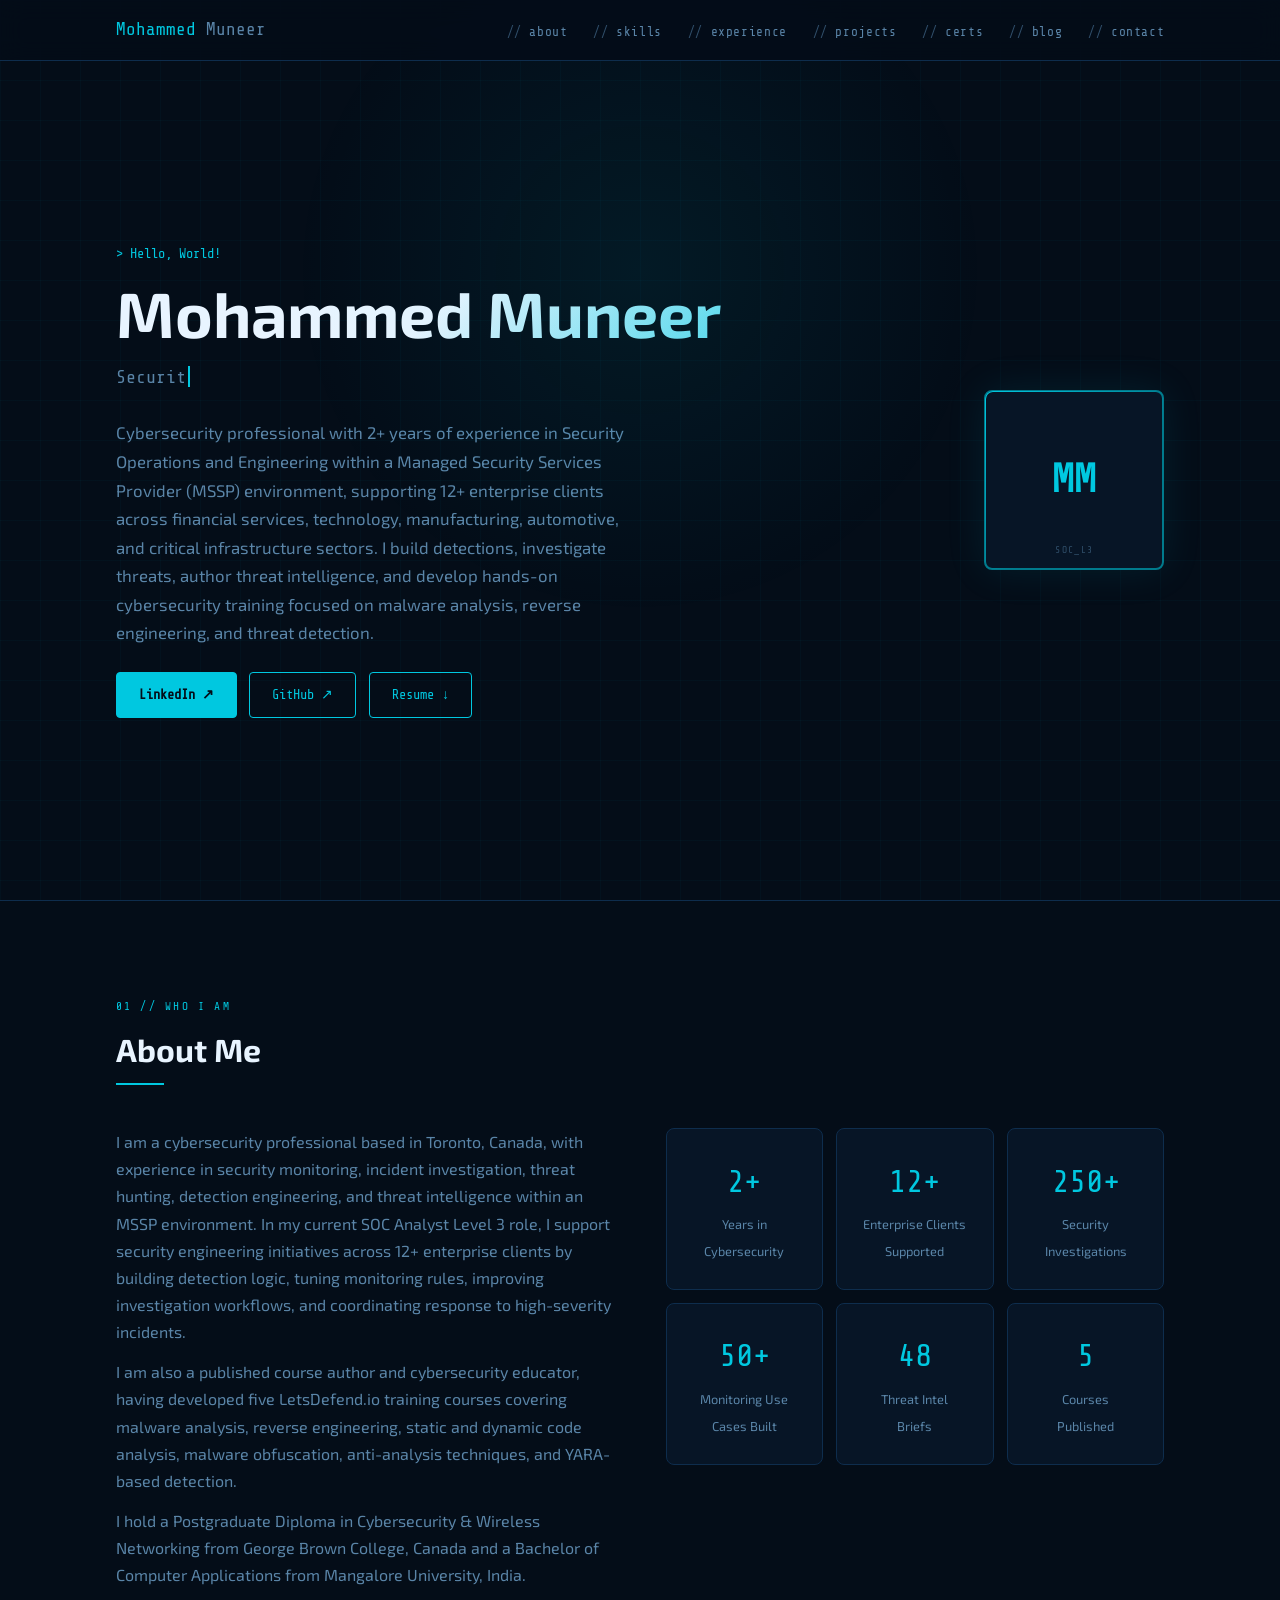
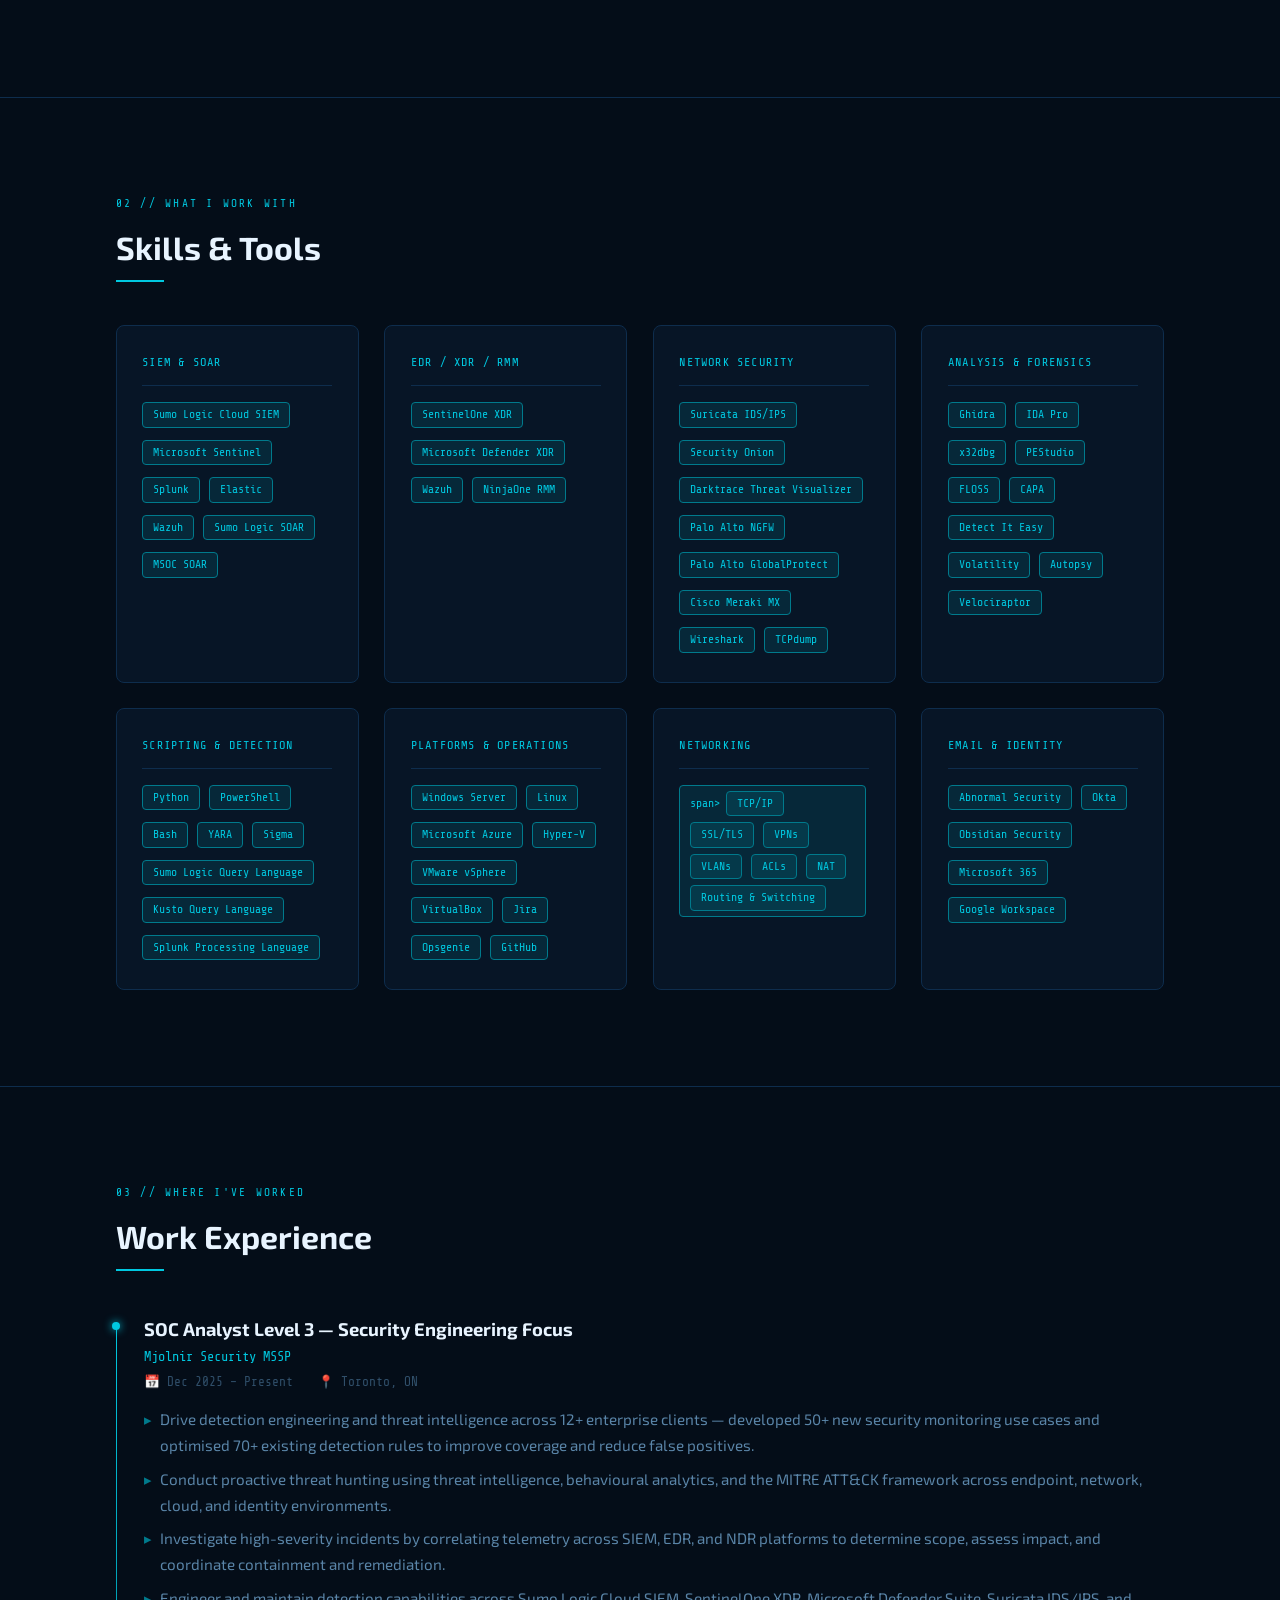
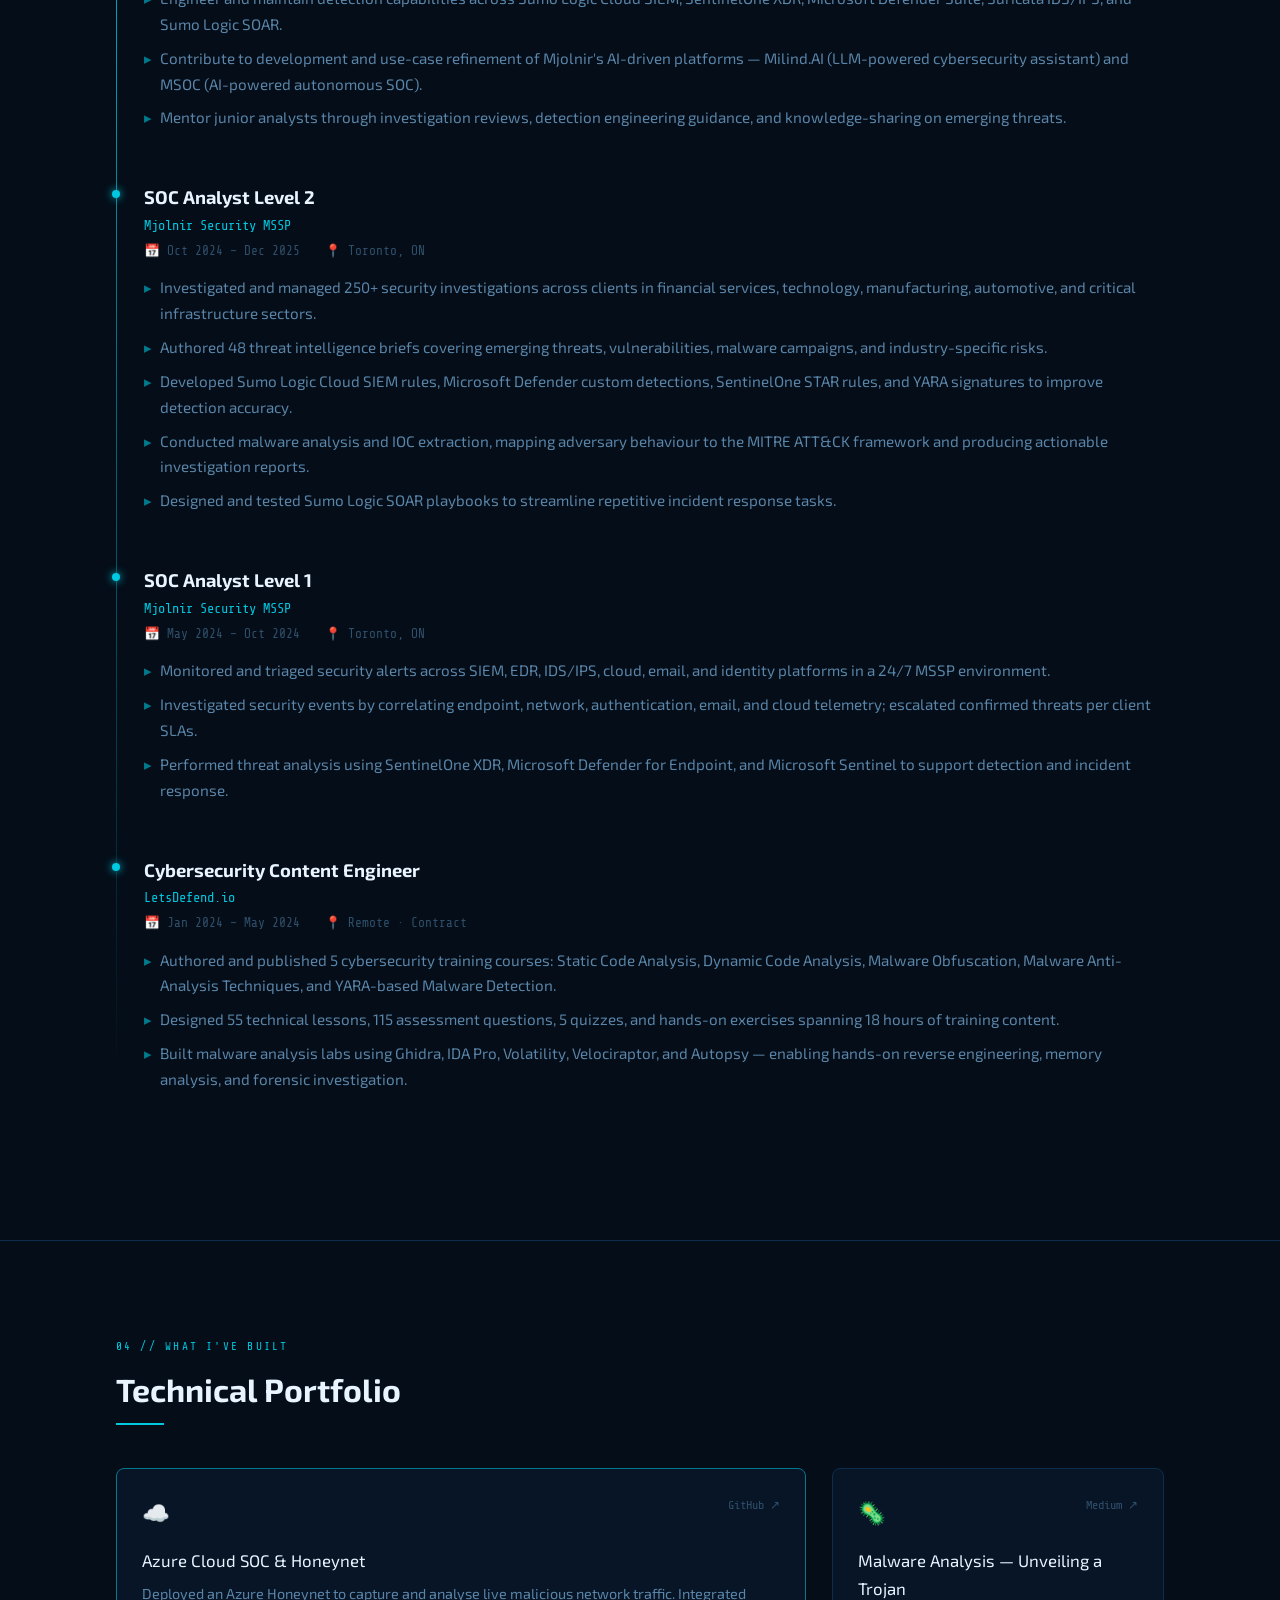
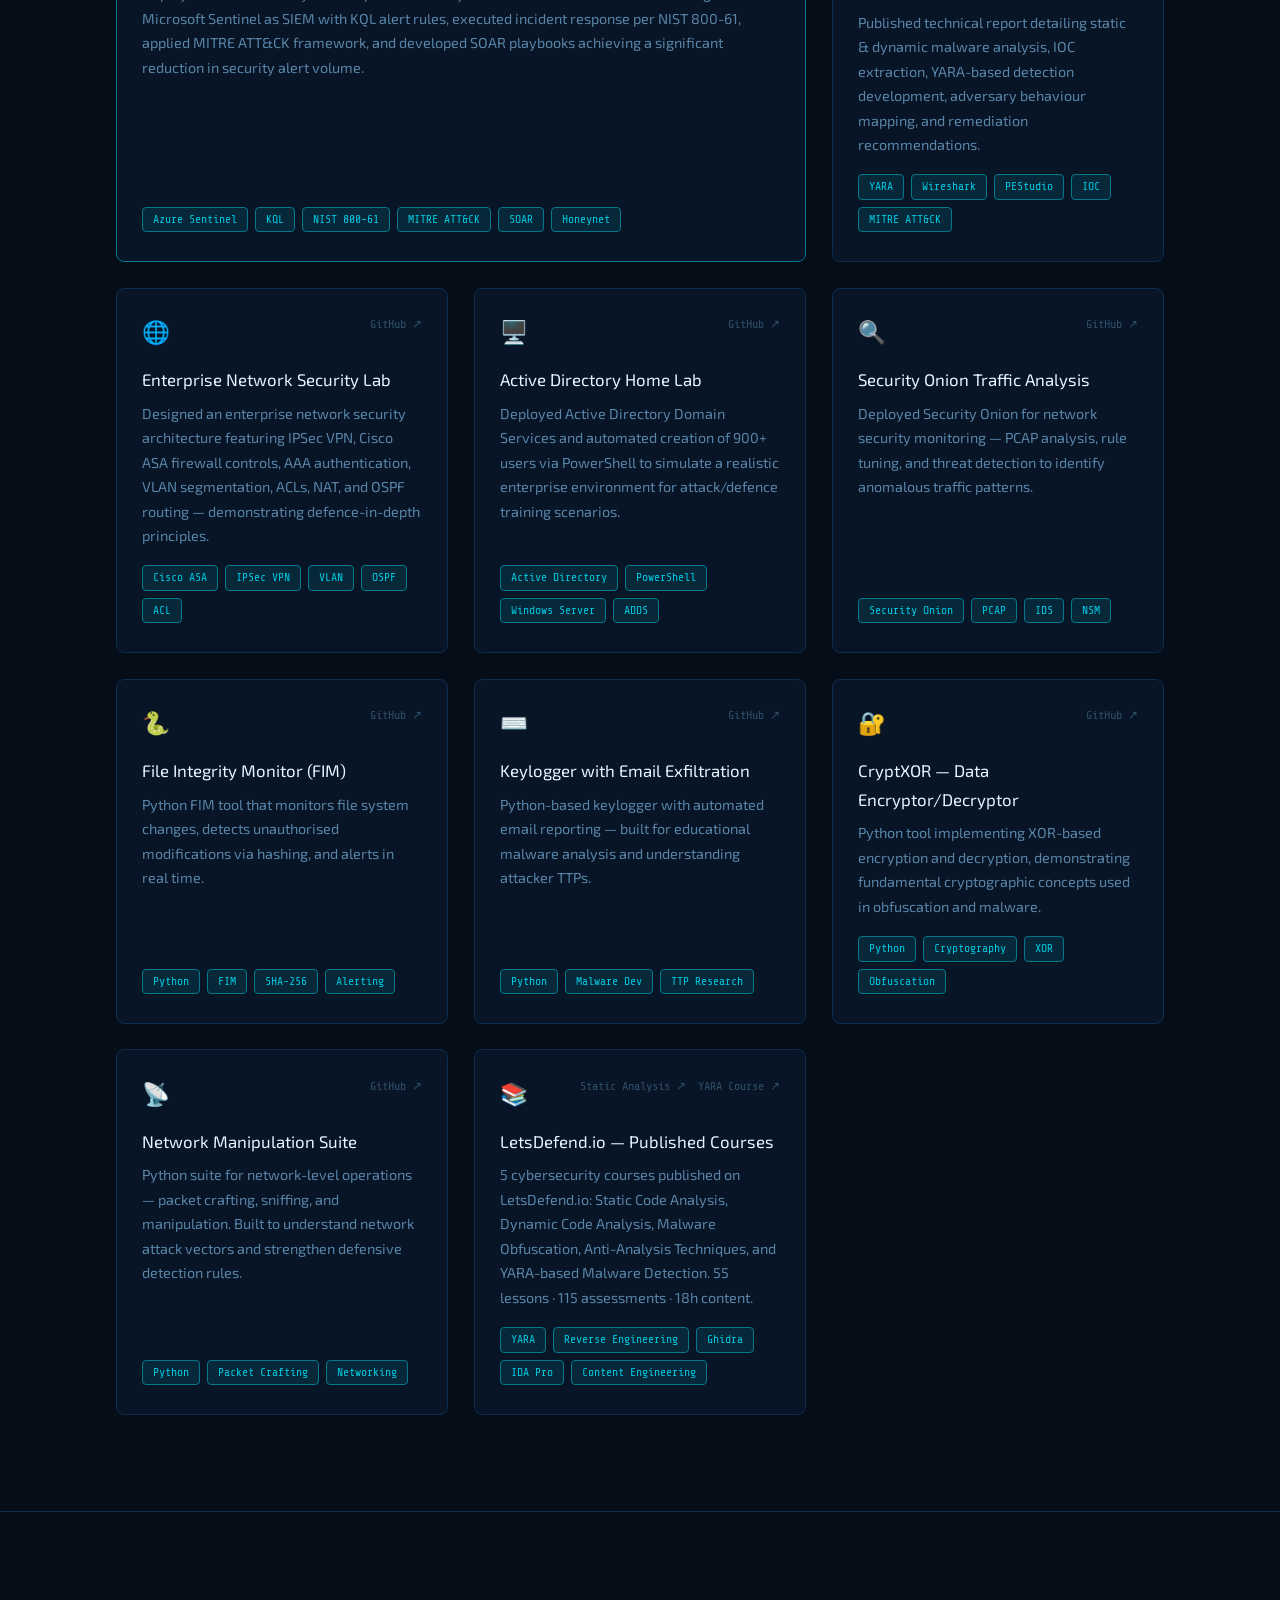
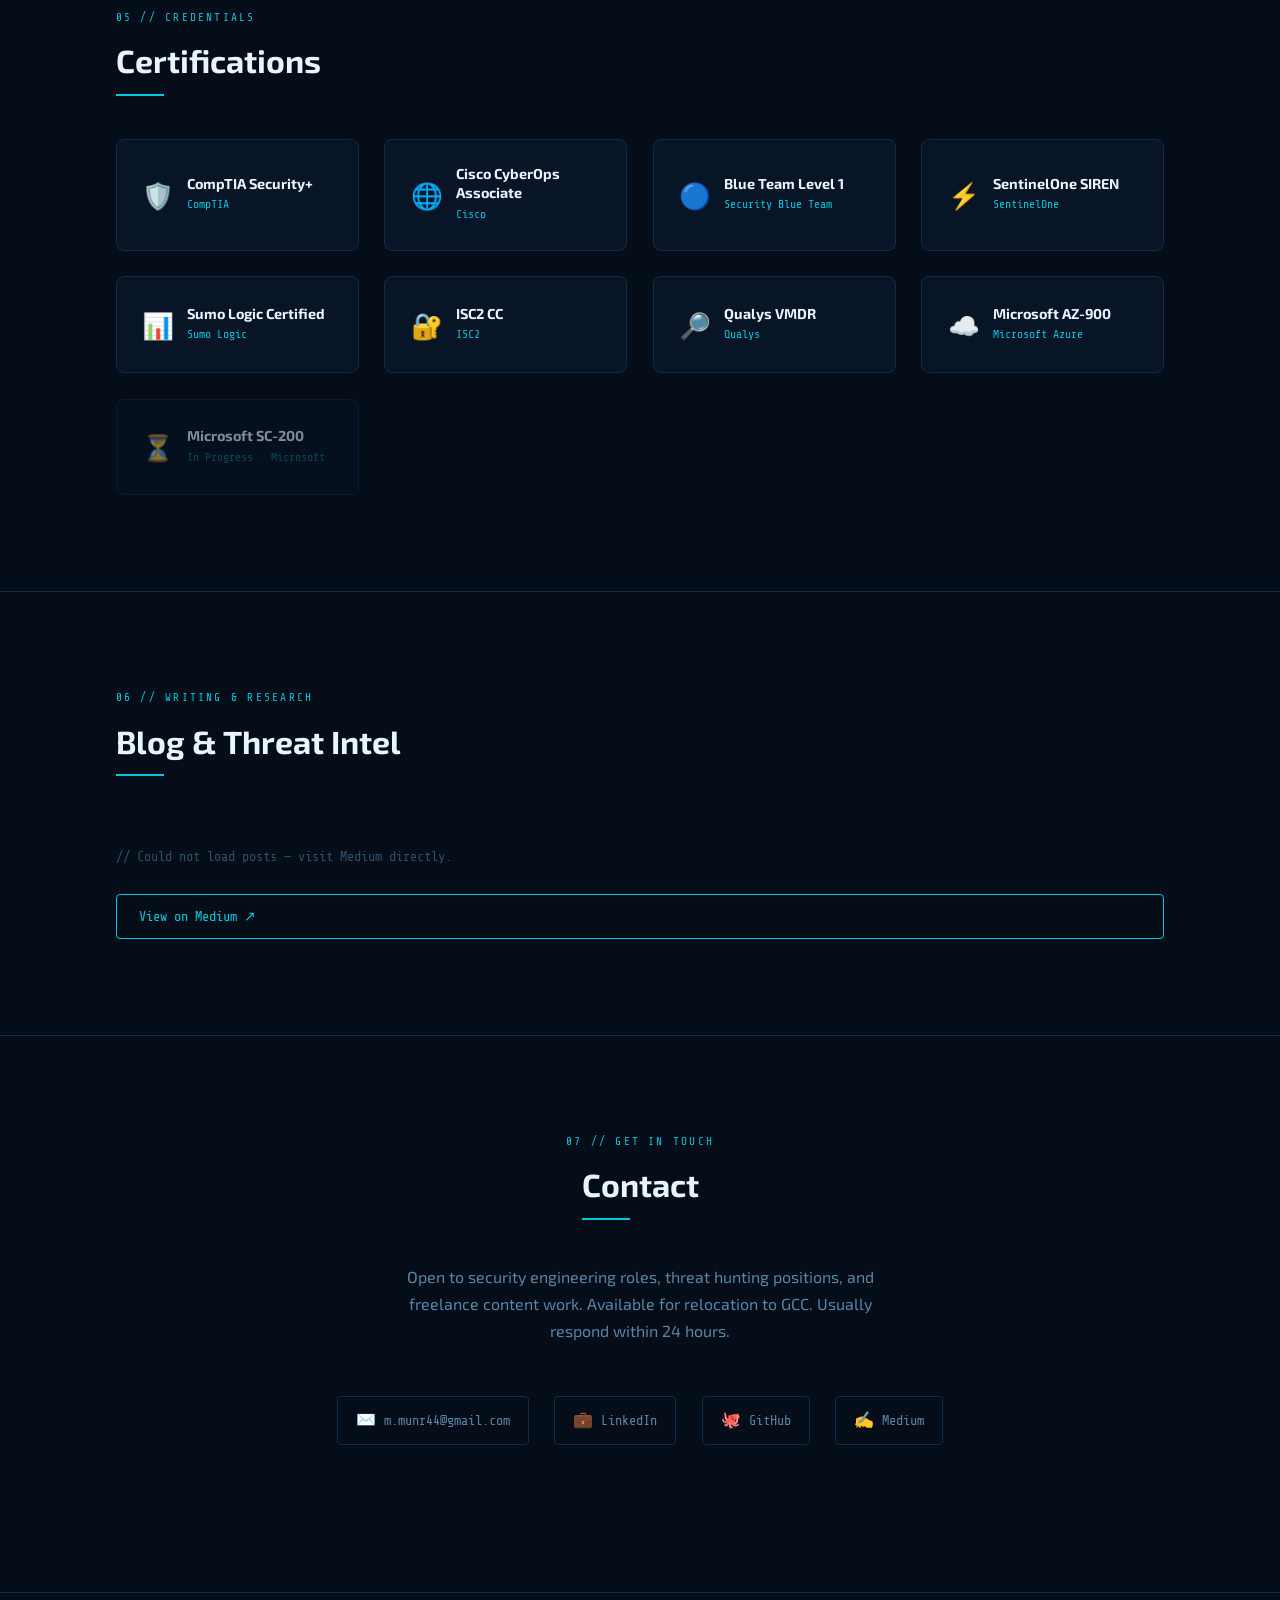
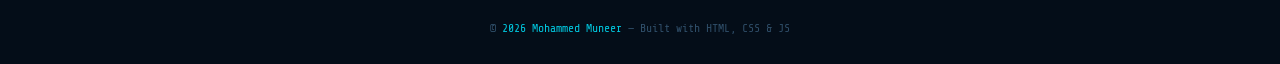
==== commit 804d6eba: "Update index_bak.html" ====
--- a/index_bak.html
+++ b/index_bak.html
@@ -38,10 +38,9 @@
           <span id="typed"></span><span class="cursor"></span>
         </div>
         <p class="hero-tagline">
-          Cybersecurity professional with 2+ years of experience in Security Operations and Engineering within a Managed Security Services Provider (MSSP) 
-          environment, securing 12+ enterprise clients across financial services, technology, manufacturing, automotive, and critical infrastructure sectors. 
-          I develop detections rules, hunt threats, and teach the next generation of defenders.
-          Based in Toronto, ON, Canada.
+          Cybersecurity professional with 2+ years of experience in Security Operations and Engineering within a Managed Security Services Provider (MSSP) environment, 
+          supporting 12+ enterprise clients across financial services, technology, manufacturing, automotive, and critical infrastructure sectors. I build detections, 
+          investigate threats, author threat intelligence, and develop hands-on cybersecurity training focused on malware analysis, reverse engineering, and threat detection.
         </p>
         <div class="hero-ctas">
           <a href="https://www.linkedin.com/in/muneer44/" class="btn btn-fill" target="_blank">LinkedIn ↗</a>
@@ -65,46 +64,44 @@
       <div class="about-grid">
         <div class="about-text">
           <p>
-            I'm a Security Operations Center Analyst L3 focused on Security Engineering at 
-            Mjolnir Security MSSP in Toronto, Canada where I drive Detection Engineering, 
-            Security Investigations, and Incident Response across 12+ enterprise clients 
-            — developing new monitoring use cases, tuning detection rules, and conducting 
-            proactive threat hunting across endpoint, network, cloud, and identity environments.
+		       I am a cybersecurity professional based in Toronto, Canada, with experience in security monitoring, incident investigation, threat hunting, 
+            detection engineering, and threat intelligence within an MSSP environment. In my current SOC Analyst Level 3 role, I support security engineering 
+            initiatives across 12+ enterprise clients by building detection logic, tuning monitoring rules, improving investigation workflows, and coordinating 
+            response to high-severity incidents.
           </p>
           <p>
-            I'm also a published cybersecurity educator. I've authored and published five cybersecurity training
-            courses on LetsDefend.io covering malware analysis, reverse engineering, and threat
-            detection — totalling 18+ hours of hands-on content across 55 lessons and 115 assessments.
+		       I am also a published course author and cybersecurity educator, having developed five LetsDefend.io training courses covering malware analysis, 
+            reverse engineering, static and dynamic code analysis, malware obfuscation, anti-analysis techniques, and YARA-based detection.
           </p>
           <p>
-            I hold a Postgraduate Diploma in Cybersecurity &amp; Wireless Networking from George Brown
-            College, Canada and a Bachelor of Computer Applications from Mangalore University, India.
+            I hold a Postgraduate Diploma in Cybersecurity &amp; Wireless Networking from George Brown College, Canada 
+            and a Bachelor of Computer Applications from Mangalore University, India.
           </p>
         </div>
         <div class="about-stats">
           <div class="stat-card">
             <span class="stat-number">2+</span>
-            <span class="stat-desc">Years in CyberSecurity</span>
+            <span class="stat-desc">Years in Cybersecurity</span>
           </div>
           <div class="stat-card">
             <span class="stat-number">12+</span>
-            <span class="stat-desc">Enterprise Clients</span>
+            <span class="stat-desc">Enterprise Clients Supported</span>
           </div>
           <div class="stat-card">
             <span class="stat-number">250+</span>
-            <span class="stat-desc">Investigations Managed</span>
+            <span class="stat-desc">Security Investigations</span>
+          </div>
+          <div class="stat-card">
+            <span class="stat-number">50+</span>
+            <span class="stat-desc">Monitoring Use Cases Built</span>
+          </div>
+          <div class="stat-card">
+            <span class="stat-number">48</span>
+            <span class="stat-desc">Threat Intel Briefs</span>
           </div>
           <div class="stat-card">
             <span class="stat-number">5</span>
-            <span class="stat-desc">Online Courses Published</span>
-          </div>
-          <div class="stat-card">
-            <span class="stat-number">50+</span>
-            <span class="stat-desc">Detection Use Cases Built</span>
-          </div>
-          <div class="stat-card">
-            <span class="stat-number">48</span>
-            <span class="stat-desc">Threat Intel Briefs Authored</span>
+            <span class="stat-desc">Courses Published</span>
           </div>
         </div>
       </div>
@@ -125,7 +122,9 @@
             <span class="tag">Microsoft Sentinel</span>
             <span class="tag">Splunk</span>
             <span class="tag">Elastic</span>
+            <span class="tag">Wazuh</span>
             <span class="tag">Sumo Logic SOAR</span>
+            <span class="tag">MSOC SOAR</span>
           </div>
         </div>
 
@@ -144,10 +143,12 @@
           <div class="skill-items">
             <span class="tag">Suricata IDS/IPS</span>
             <span class="tag">Security Onion</span>
-            <span class="tag">Darktrace</span>
+            <span class="tag">Darktrace Threat Visualizer</span>
             <span class="tag">Palo Alto NGFW</span>
-            <span class="tag">GlobalProtect</span>
+            <span class="tag">Palo Alto GlobalProtect</span>
             <span class="tag">Cisco Meraki MX</span>
+            <span class="tag">Wireshark</span>
+            <span class="tag">TCPdump</span>
           </div>
         </div>
 
@@ -157,11 +158,13 @@
             <span class="tag">Ghidra</span>
             <span class="tag">IDA Pro</span>
             <span class="tag">x32dbg</span>
+            <span class="tag">PEStudio</span>
+            <span class="tag">FLOSS</span>
+            <span class="tag">CAPA</span>
+            <span class="tag">Detect It Easy</span>
             <span class="tag">Volatility</span>
             <span class="tag">Autopsy</span>
             <span class="tag">Velociraptor</span>
-            <span class="tag">Wireshark</span>
-            <span class="tag">TCPdump</span>
           </div>
         </div>
 
@@ -171,16 +174,16 @@
             <span class="tag">Python</span>
             <span class="tag">PowerShell</span>
             <span class="tag">Bash</span>
-            <span class="tag">KQL</span>
-            <span class="tag">SPL</span>
             <span class="tag">YARA</span>
             <span class="tag">Sigma</span>
-            <span class="tag">Sumo Logic QL</span>
-          </div>
-        </div>
-
-        <div class="skill-category">
-          <div class="skill-cat-title">Platforms & Cloud</div>
+            <span class="tag">Sumo Logic Query Language</span>
+            <span class="tag">Kusto Query Language</span>
+            <span class="tag">Splunk Processing Language</span>
+          </div>
+        </div>
+
+        <div class="skill-category">
+          <div class="skill-cat-title">Platforms & Operations</div>
           <div class="skill-items">
             <span class="tag">Windows Server</span>
             <span class="tag">Linux</span>
@@ -188,18 +191,23 @@
             <span class="tag">Hyper-V</span>
             <span class="tag">VMware vSphere</span>
             <span class="tag">VirtualBox</span>
-          </div>
-        </div>
-
-        <div class="skill-category">
-          <div class="skill-cat-title">Frameworks & Methodology</div>
-          <div class="skill-items">
-            <span class="tag">MITRE ATT&CK</span>
-            <span class="tag">NIST 800-61</span>
-            <span class="tag">NIST 800-53</span>
-            <span class="tag">Threat Hunting</span>
-            <span class="tag">Detection Engineering</span>
-            <span class="tag">DFIR</span>
+            <span class="tag">Jira</span>
+            <span class="tag">Opsgenie</span>
+            <span class="tag">GitHub</span>
+          </div>
+        </div>
+
+        <div class="skill-category">
+          <div class="skill-cat-title">Networking</div>
+          <div class="skill-items">
+            <span class="tag">span>
+            <span class="tag">TCP/IP</span>
+            <span class="tag">SSL/TLS</span>
+            <span class="tag">VPNs</span>
+            <span class="tag">VLANs</span>
+            <span class="tag">ACLs</span>
+            <span class="tag">NAT</span>
+            <span class="tag">Routing & Switching</span>
           </div>
         </div>
 
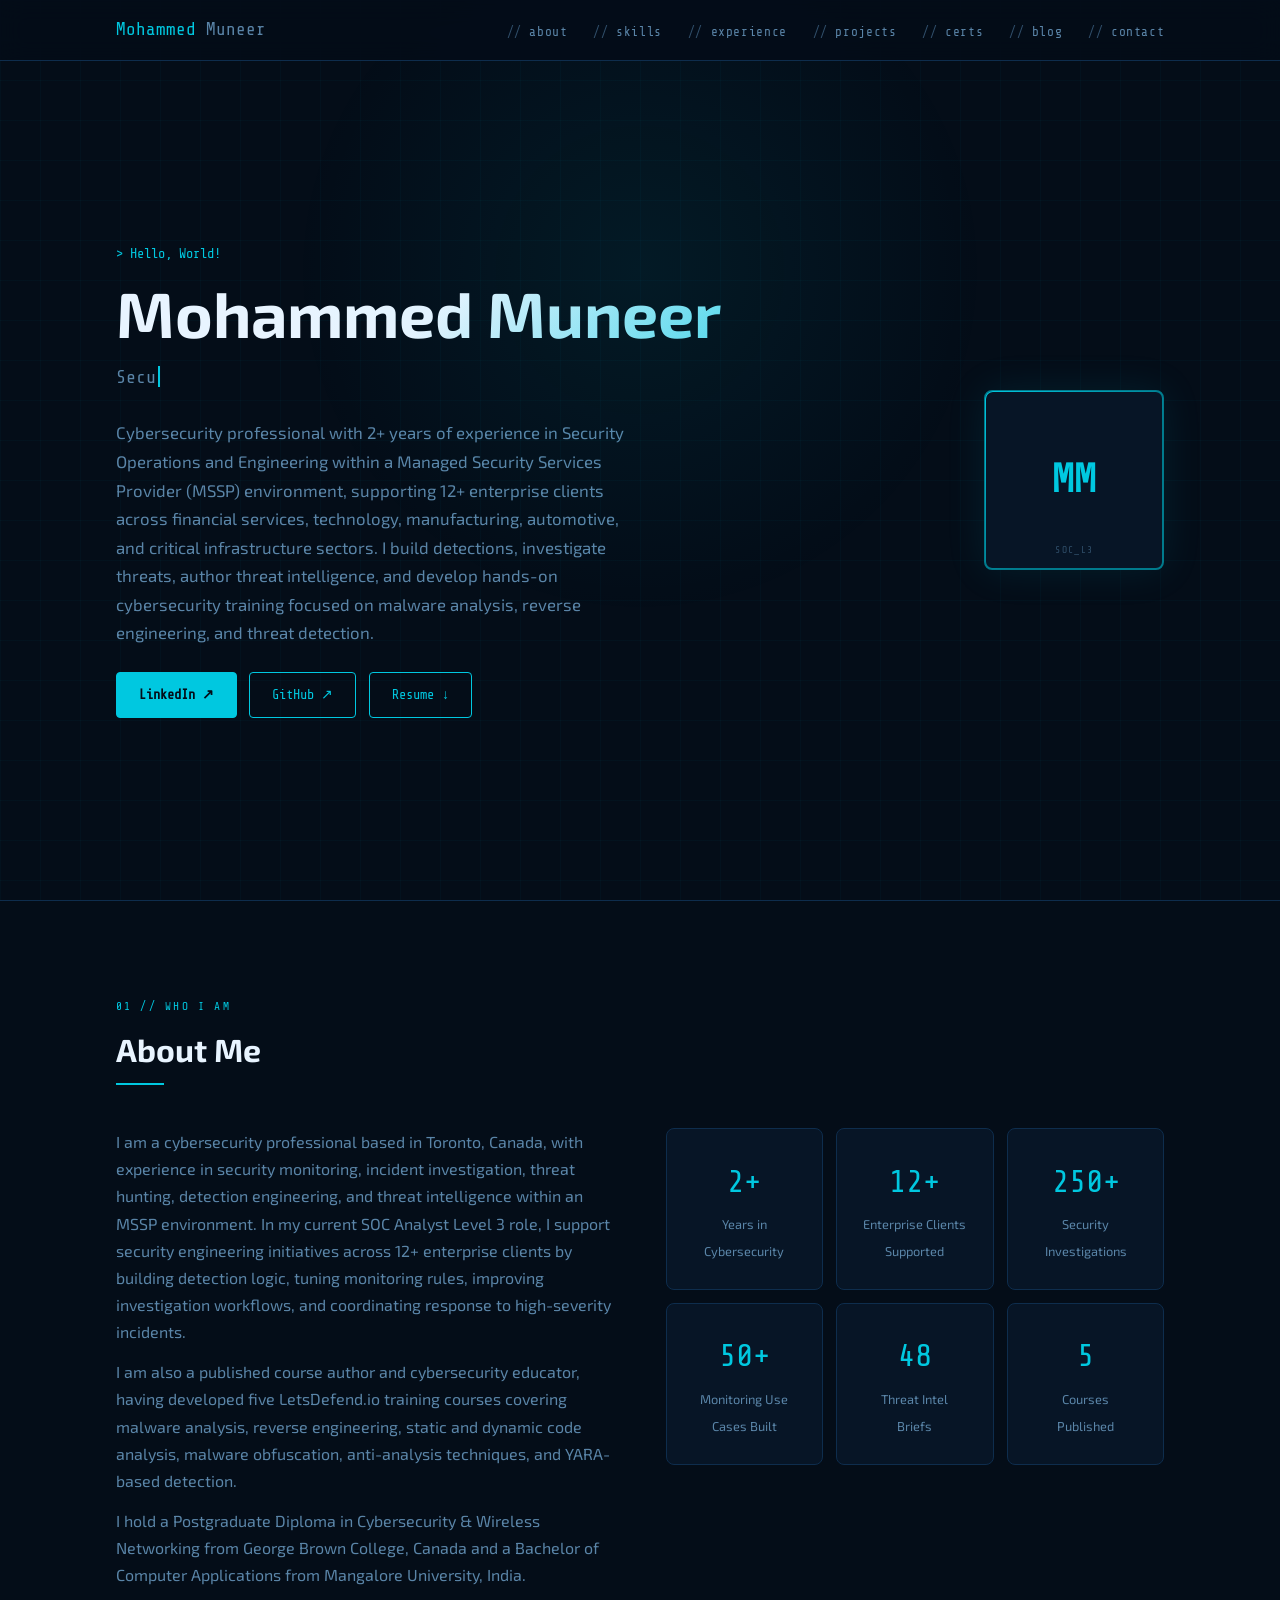
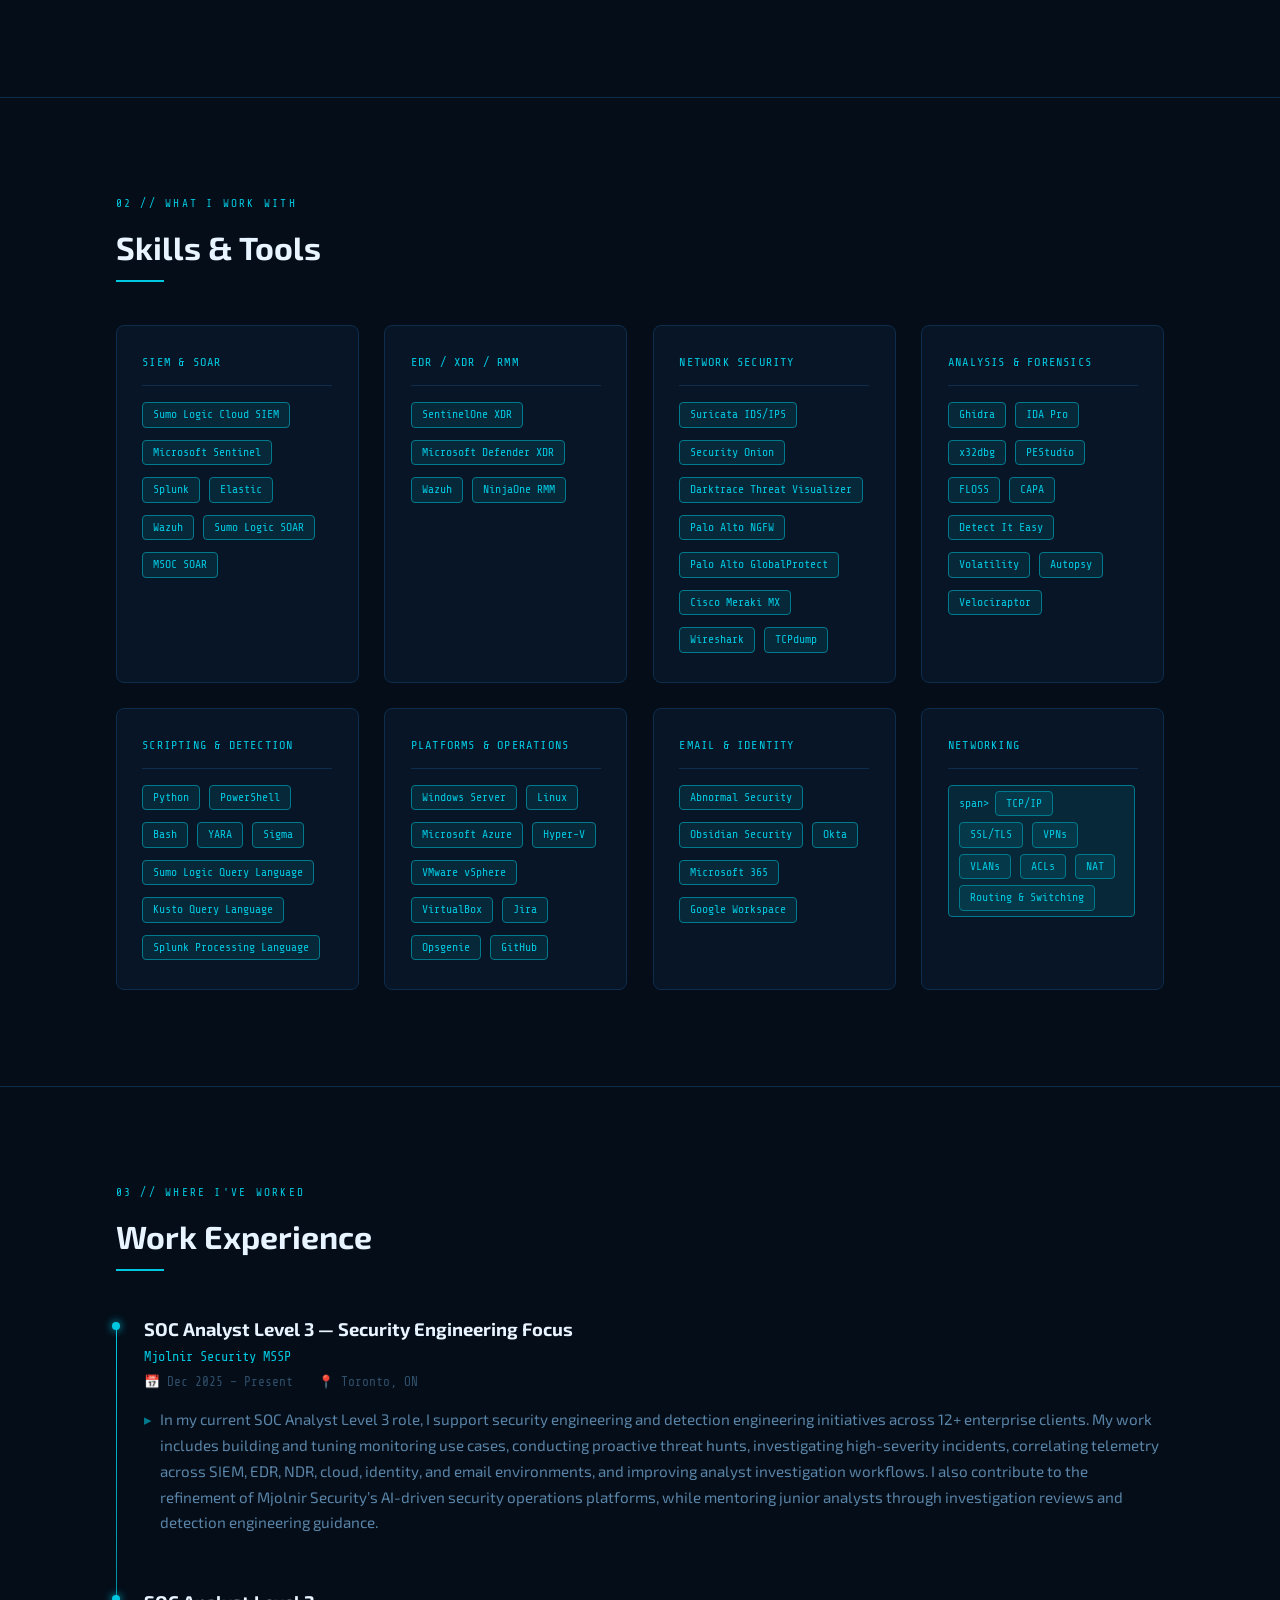
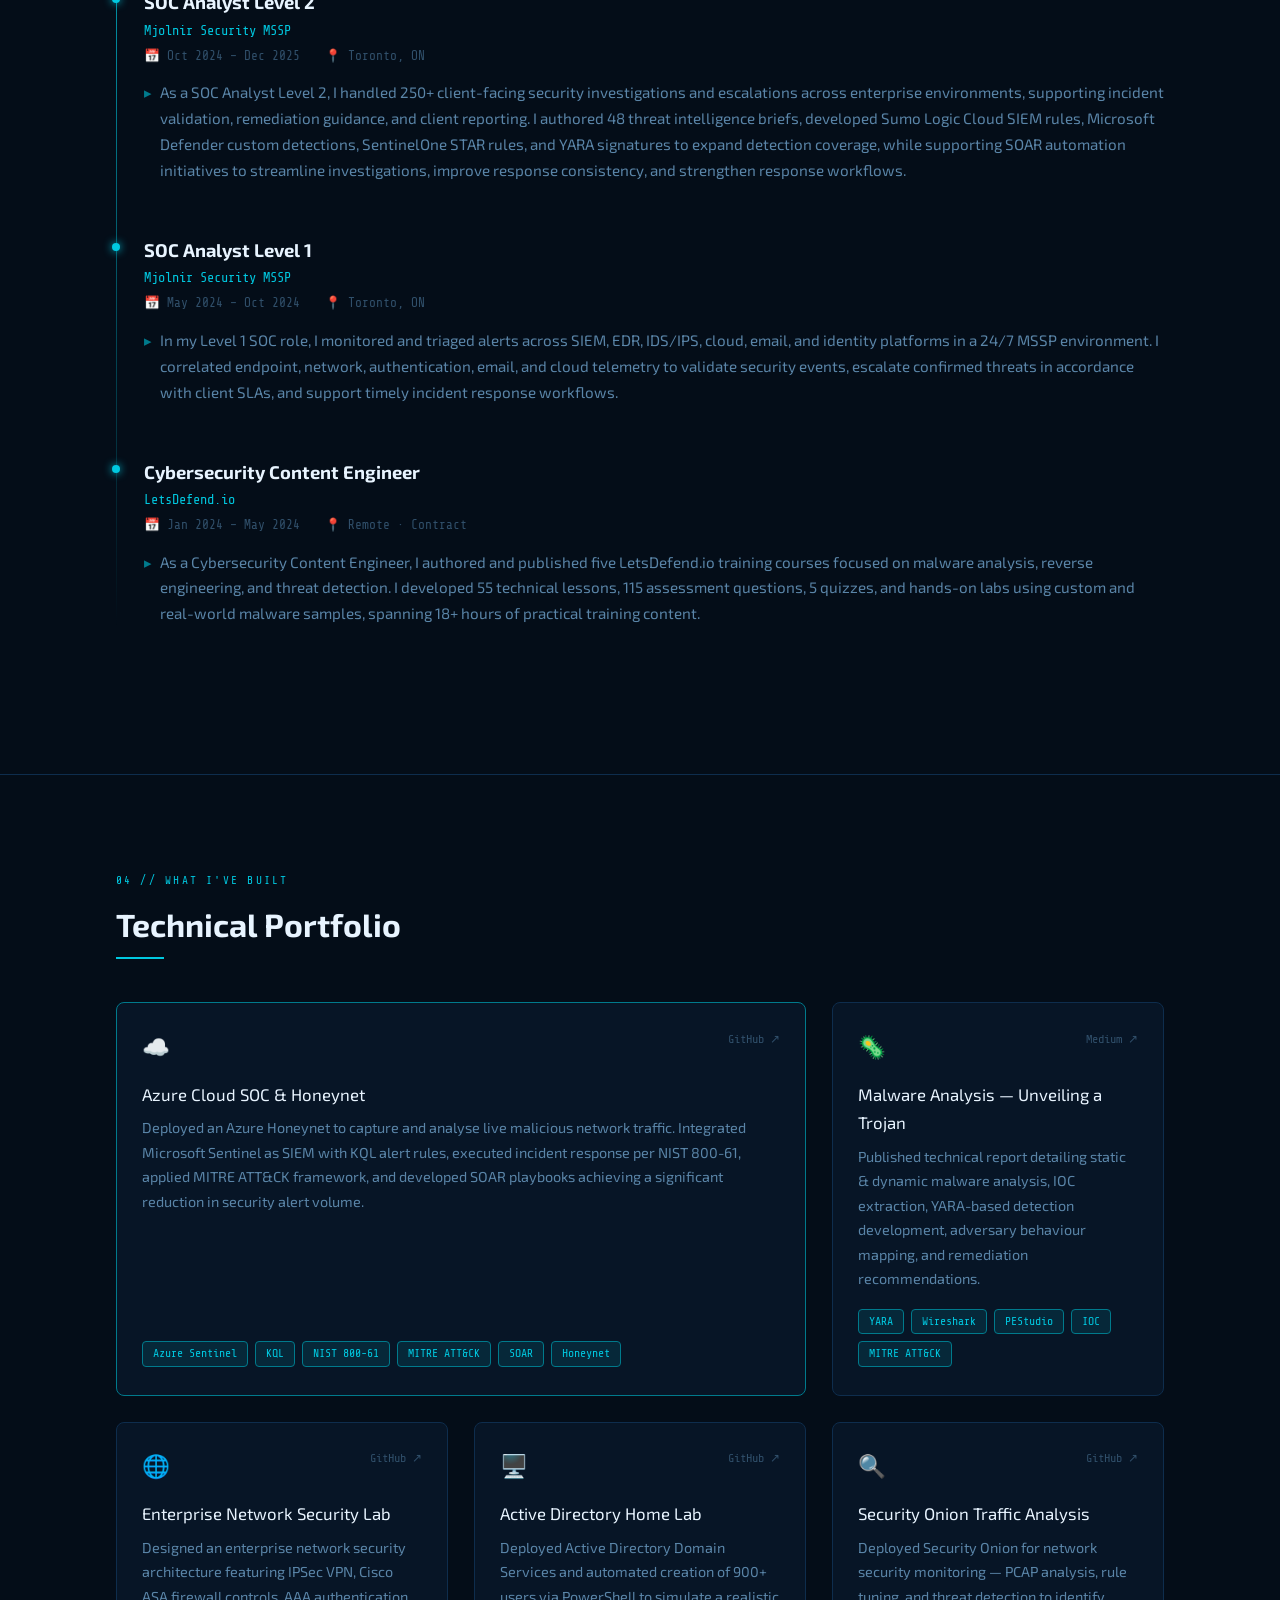
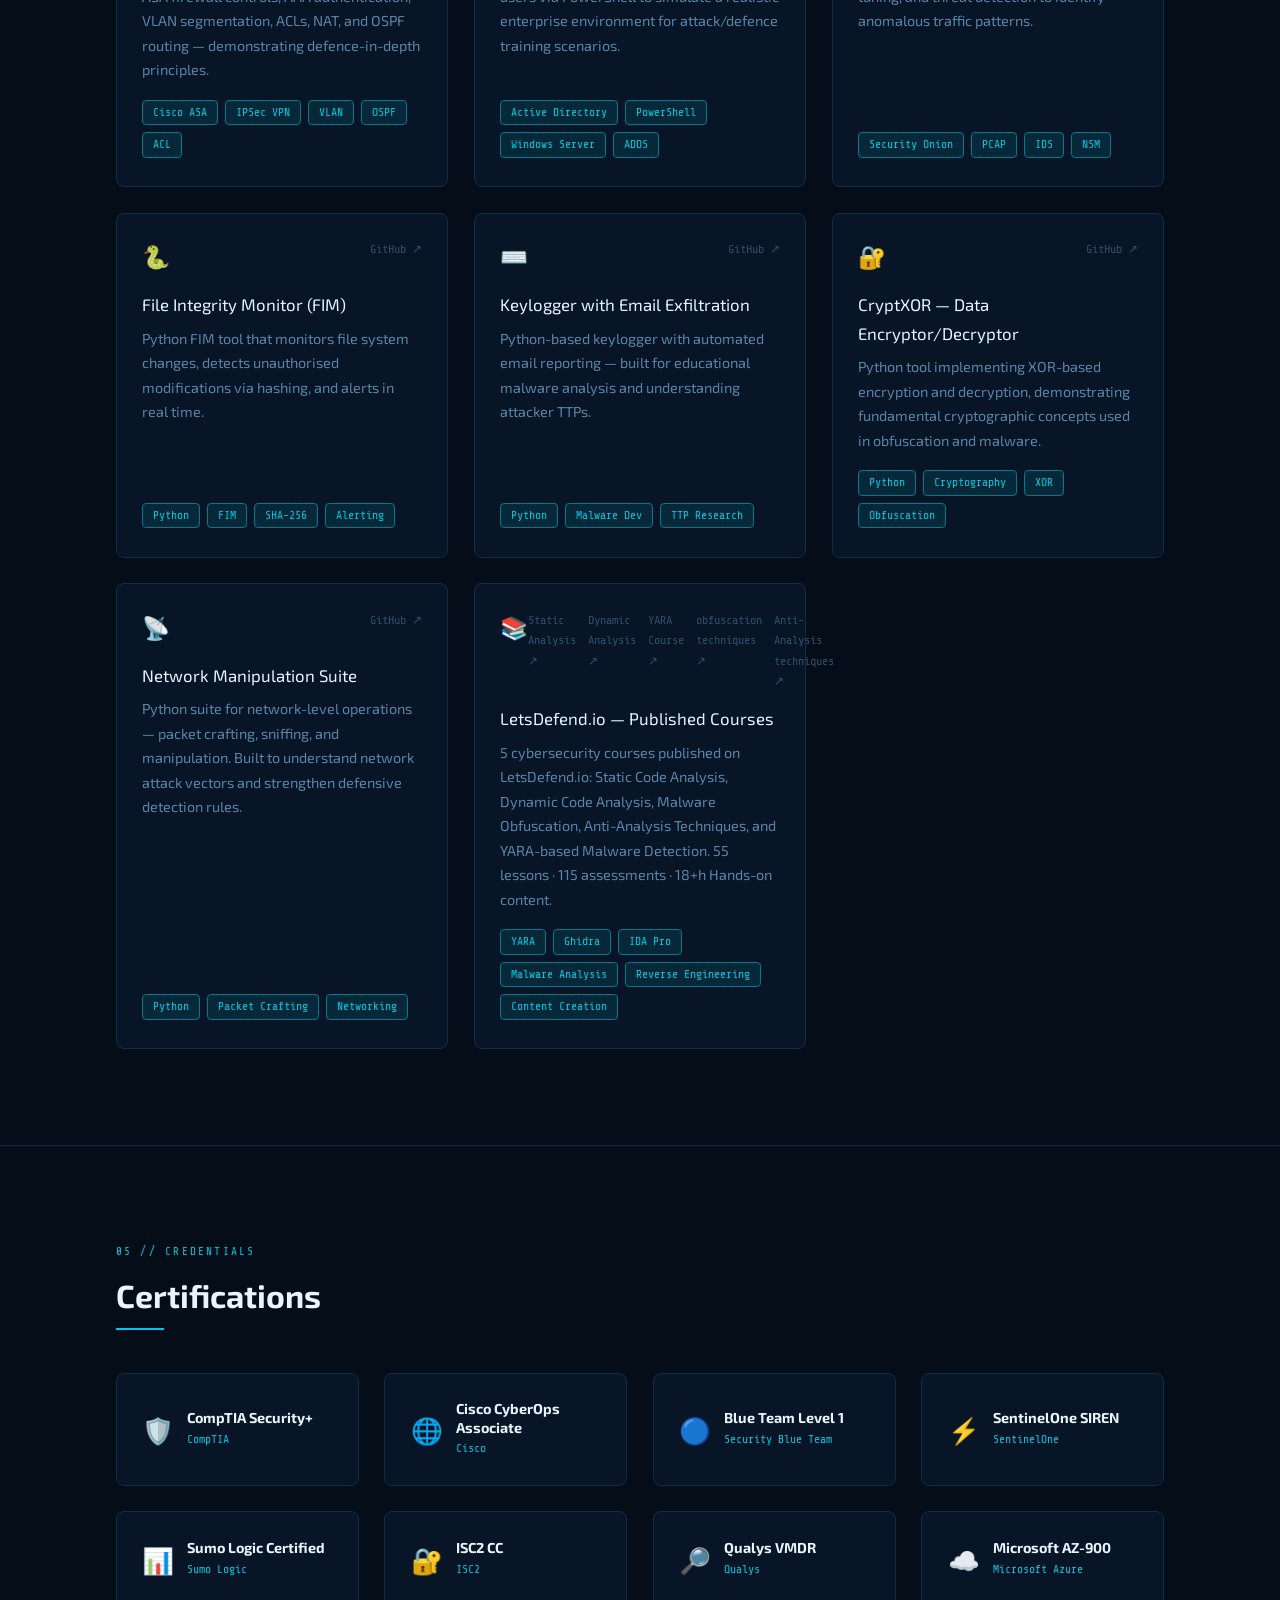
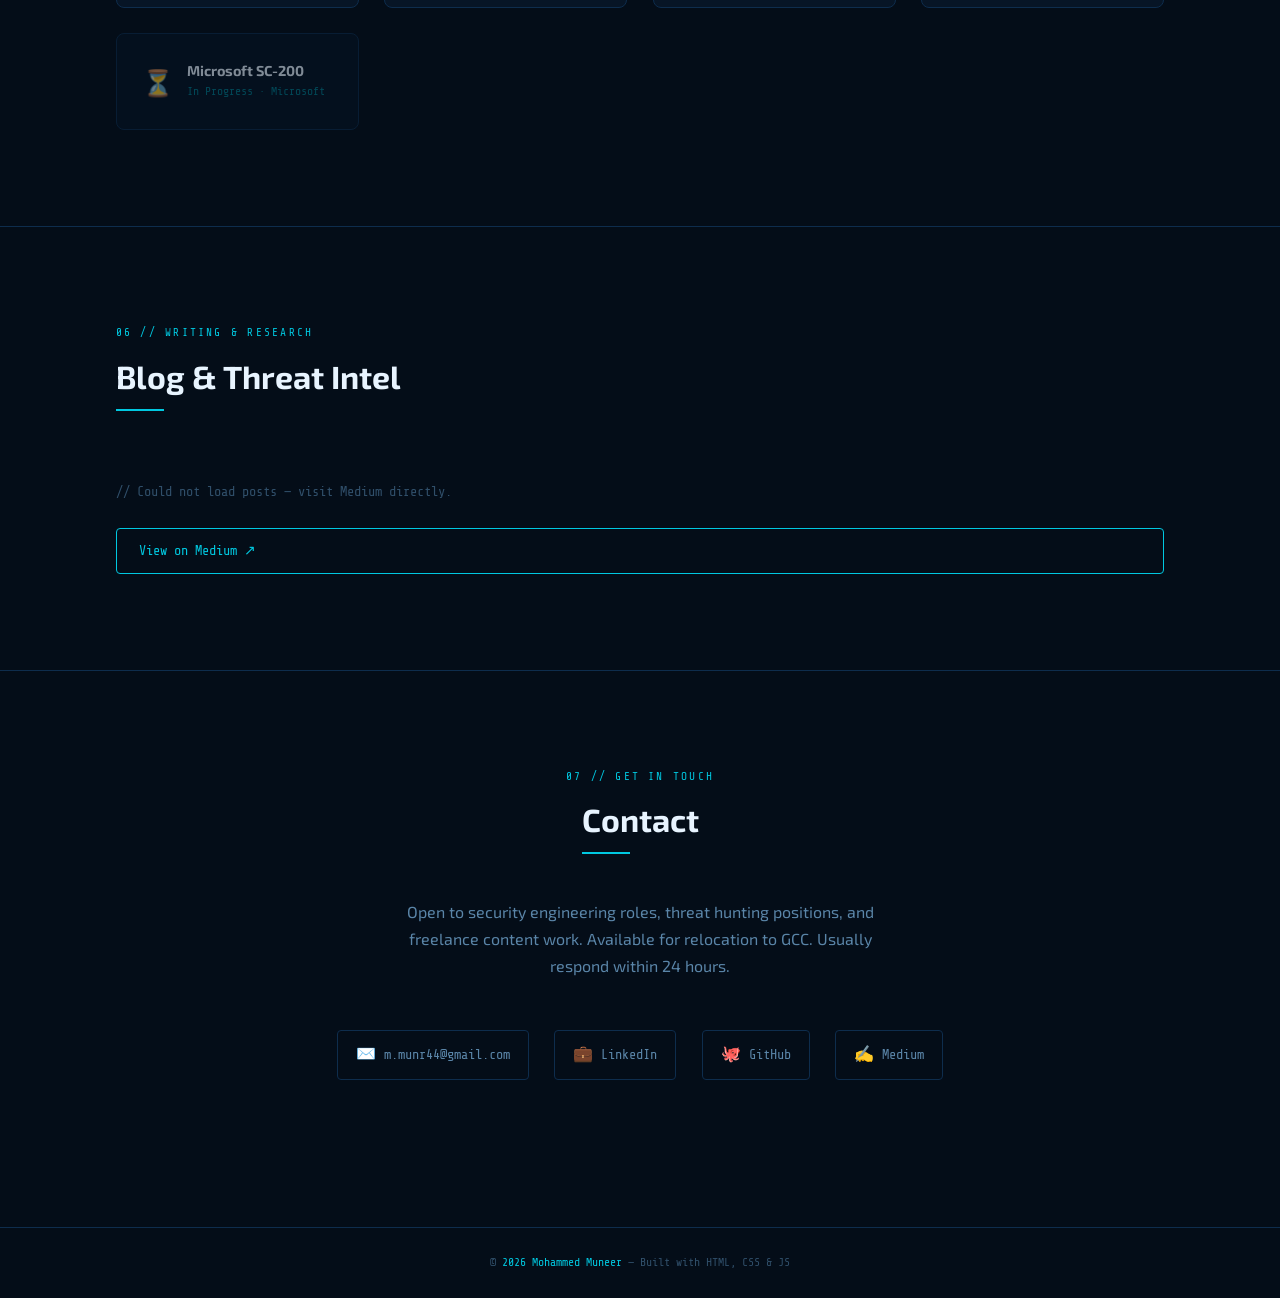
==== commit 07d5f451: "Update index_bak.html" ====
--- a/index_bak.html
+++ b/index_bak.html
@@ -198,6 +198,17 @@
         </div>
 
         <div class="skill-category">
+          <div class="skill-cat-title">Email & Identity</div>
+          <div class="skill-items">
+            <span class="tag">Abnormal Security</span>
+            <span class="tag">Obsidian Security</span>
+			<span class="tag">Okta</span>
+            <span class="tag">Microsoft 365</span>
+            <span class="tag">Google Workspace</span>
+          </div>
+        </div>
+
+        <div class="skill-category">
           <div class="skill-cat-title">Networking</div>
           <div class="skill-items">
             <span class="tag">span>
@@ -211,17 +222,6 @@
           </div>
         </div>
 
-        <div class="skill-category">
-          <div class="skill-cat-title">Email & Identity</div>
-          <div class="skill-items">
-            <span class="tag">Abnormal Security</span>
-            <span class="tag">Okta</span>
-            <span class="tag">Obsidian Security</span>
-            <span class="tag">Microsoft 365</span>
-            <span class="tag">Google Workspace</span>
-          </div>
-        </div>
-
       </div>
     </div>
   </section>
@@ -244,12 +244,9 @@
             </div>
           </div>
           <ul>
-            <li>Drive detection engineering and threat intelligence across 12+ enterprise clients — developed 50+ new security monitoring use cases and optimised 70+ existing detection rules to improve coverage and reduce false positives.</li>
-            <li>Conduct proactive threat hunting using threat intelligence, behavioural analytics, and the MITRE ATT&CK framework across endpoint, network, cloud, and identity environments.</li>
-            <li>Investigate high-severity incidents by correlating telemetry across SIEM, EDR, and NDR platforms to determine scope, assess impact, and coordinate containment and remediation.</li>
-            <li>Engineer and maintain detection capabilities across Sumo Logic Cloud SIEM, SentinelOne XDR, Microsoft Defender Suite, Suricata IDS/IPS, and Sumo Logic SOAR.</li>
-            <li>Contribute to development and use-case refinement of Mjolnir's AI-driven platforms — Milind.AI (LLM-powered cybersecurity assistant) and MSOC (AI-powered autonomous SOC).</li>
-            <li>Mentor junior analysts through investigation reviews, detection engineering guidance, and knowledge-sharing on emerging threats.</li>
+            <li>In my current SOC Analyst Level 3 role, I support security engineering and detection engineering initiatives across 12+ enterprise clients. My work includes building and tuning monitoring use cases, 
+				conducting proactive threat hunts, investigating high-severity incidents, correlating telemetry across SIEM, EDR, NDR, cloud, identity, and email environments, and improving analyst investigation workflows. 
+				I also contribute to the refinement of Mjolnir Security’s AI-driven security operations platforms, while mentoring junior analysts through investigation reviews and detection engineering guidance.</li>
           </ul>
         </div>
 
@@ -264,11 +261,9 @@
             </div>
           </div>
           <ul>
-            <li>Investigated and managed 250+ security investigations across clients in financial services, technology, manufacturing, automotive, and critical infrastructure sectors.</li>
-            <li>Authored 48 threat intelligence briefs covering emerging threats, vulnerabilities, malware campaigns, and industry-specific risks.</li>
-            <li>Developed Sumo Logic Cloud SIEM rules, Microsoft Defender custom detections, SentinelOne STAR rules, and YARA signatures to improve detection accuracy.</li>
-            <li>Conducted malware analysis and IOC extraction, mapping adversary behaviour to the MITRE ATT&CK framework and producing actionable investigation reports.</li>
-            <li>Designed and tested Sumo Logic SOAR playbooks to streamline repetitive incident response tasks.</li>
+            <li>As a SOC Analyst Level 2, I handled 250+ client-facing security investigations and escalations across enterprise environments, supporting incident validation, 
+				remediation guidance, and client reporting. I authored 48 threat intelligence briefs, developed Sumo Logic Cloud SIEM rules, Microsoft Defender custom detections, 
+				SentinelOne STAR rules, and YARA signatures to expand detection coverage, while supporting SOAR automation initiatives to streamline investigations, improve response consistency, and strengthen response workflows.</li>
           </ul>
         </div>
 
@@ -283,9 +278,8 @@
             </div>
           </div>
           <ul>
-            <li>Monitored and triaged security alerts across SIEM, EDR, IDS/IPS, cloud, email, and identity platforms in a 24/7 MSSP environment.</li>
-            <li>Investigated security events by correlating endpoint, network, authentication, email, and cloud telemetry; escalated confirmed threats per client SLAs.</li>
-            <li>Performed threat analysis using SentinelOne XDR, Microsoft Defender for Endpoint, and Microsoft Sentinel to support detection and incident response.</li>
+            <li>In my Level 1 SOC role, I monitored and triaged alerts across SIEM, EDR, IDS/IPS, cloud, email, and identity platforms in a 24/7 MSSP environment. 
+				I correlated endpoint, network, authentication, email, and cloud telemetry to validate security events, escalate confirmed threats in accordance with client SLAs, and support timely incident response workflows.</li>
           </ul>
         </div>
 
@@ -300,9 +294,8 @@
             </div>
           </div>
           <ul>
-            <li>Authored and published 5 cybersecurity training courses: Static Code Analysis, Dynamic Code Analysis, Malware Obfuscation, Malware Anti-Analysis Techniques, and YARA-based Malware Detection.</li>
-            <li>Designed 55 technical lessons, 115 assessment questions, 5 quizzes, and hands-on exercises spanning 18 hours of training content.</li>
-            <li>Built malware analysis labs using Ghidra, IDA Pro, Volatility, Velociraptor, and Autopsy — enabling hands-on reverse engineering, memory analysis, and forensic investigation.</li>
+            <li>As a Cybersecurity Content Engineer, I authored and published five LetsDefend.io training courses focused on malware analysis, reverse engineering, and threat detection. 
+				I developed 55 technical lessons, 115 assessment questions, 5 quizzes, and hands-on labs using custom and real-world malware samples, spanning 18+ hours of practical training content.</li>
           </ul>
         </div>
 
@@ -520,21 +513,25 @@
             <span class="project-icon">📚</span>
             <div class="project-links">
               <a href="https://app.letsdefend.io/training/lessons/static-code-analysis" target="_blank">Static Analysis ↗</a>
+			  <a href="https://app.letsdefend.io/training/lessons/dynamic-code-analysis" target="_blank">Dynamic Analysis ↗</a>
               <a href="https://app.letsdefend.io/training/lessons/mastering-yara-for-malware-detection" target="_blank">YARA Course ↗</a>
+			  <a href="https://app.letsdefend.io/training/lessons/malware-obfuscation-techniques" target="_blank">obfuscation techniques ↗</a>
+			  <a href="https://app.letsdefend.io/training/lessons/malware-anti-analysis-techniques" target="_blank">Anti-Analysis techniques ↗</a>
             </div>
           </div>
           <div class="project-title">LetsDefend.io — Published Courses</div>
           <p class="project-desc">
             5 cybersecurity courses published on LetsDefend.io: Static Code Analysis,
             Dynamic Code Analysis, Malware Obfuscation, Anti-Analysis Techniques,
-            and YARA-based Malware Detection. 55 lessons · 115 assessments · 18h content.
+            and YARA-based Malware Detection. 55 lessons · 115 assessments · 18+h Hands-on content.
           </p>
           <div class="project-tags">
             <span class="tag">YARA</span>
-            <span class="tag">Reverse Engineering</span>
             <span class="tag">Ghidra</span>
             <span class="tag">IDA Pro</span>
-            <span class="tag">Content Engineering</span>
+            <span class="tag">Malware Analysis</span>
+            <span class="tag">Reverse Engineering</span>
+            <span class="tag">Content Creation</span>
           </div>
         </div>
 
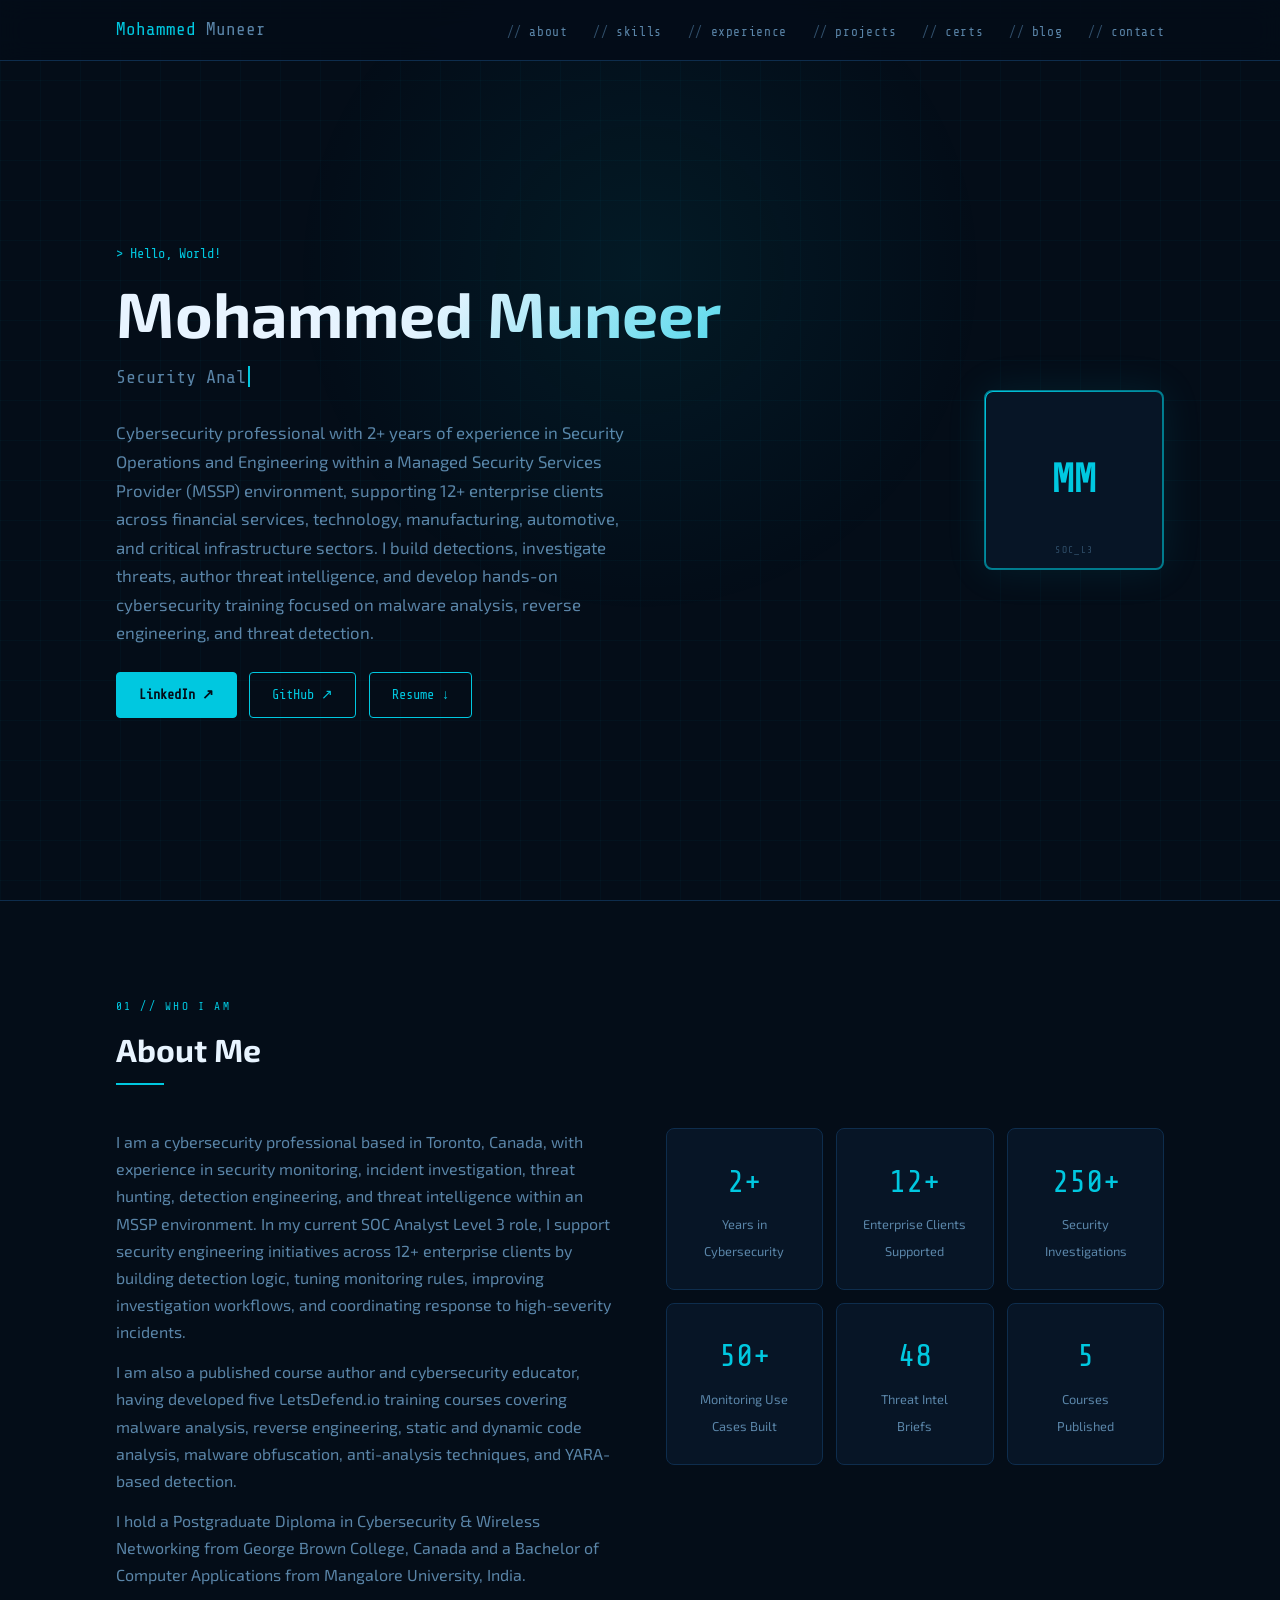
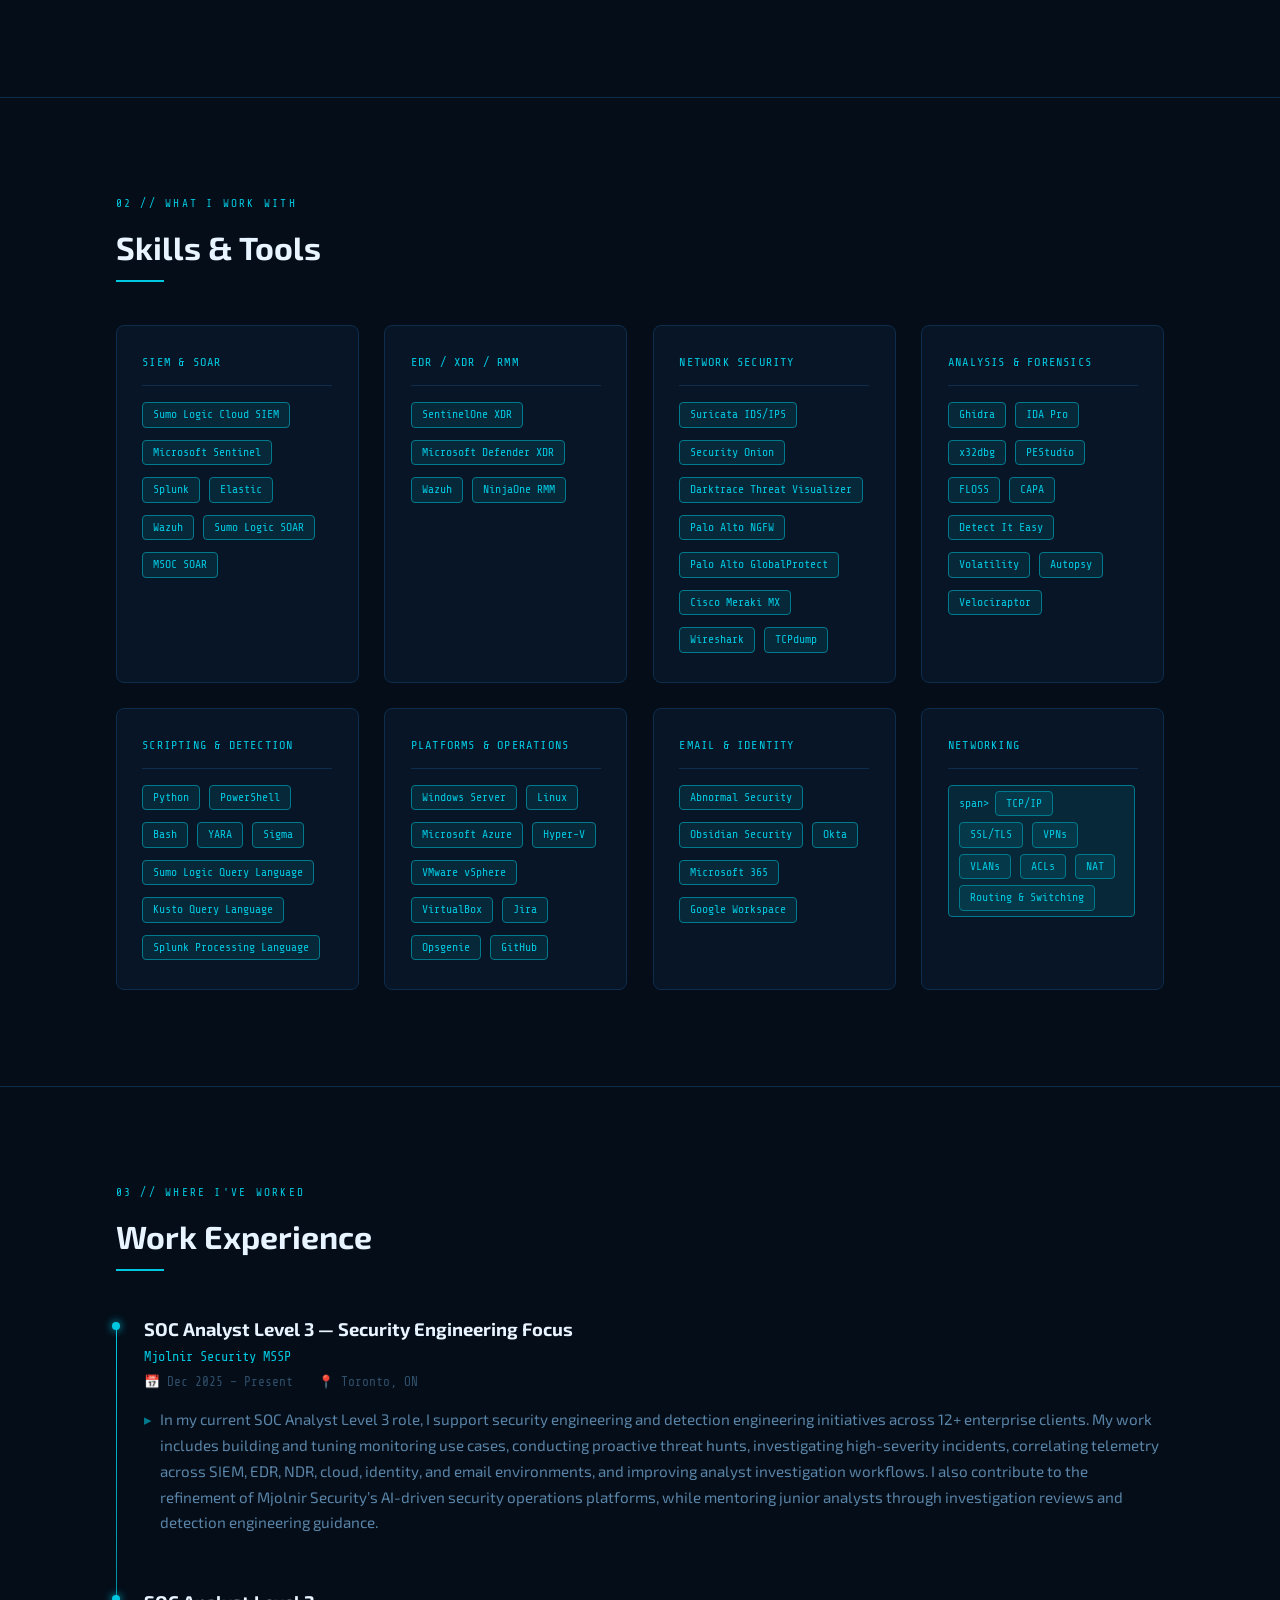
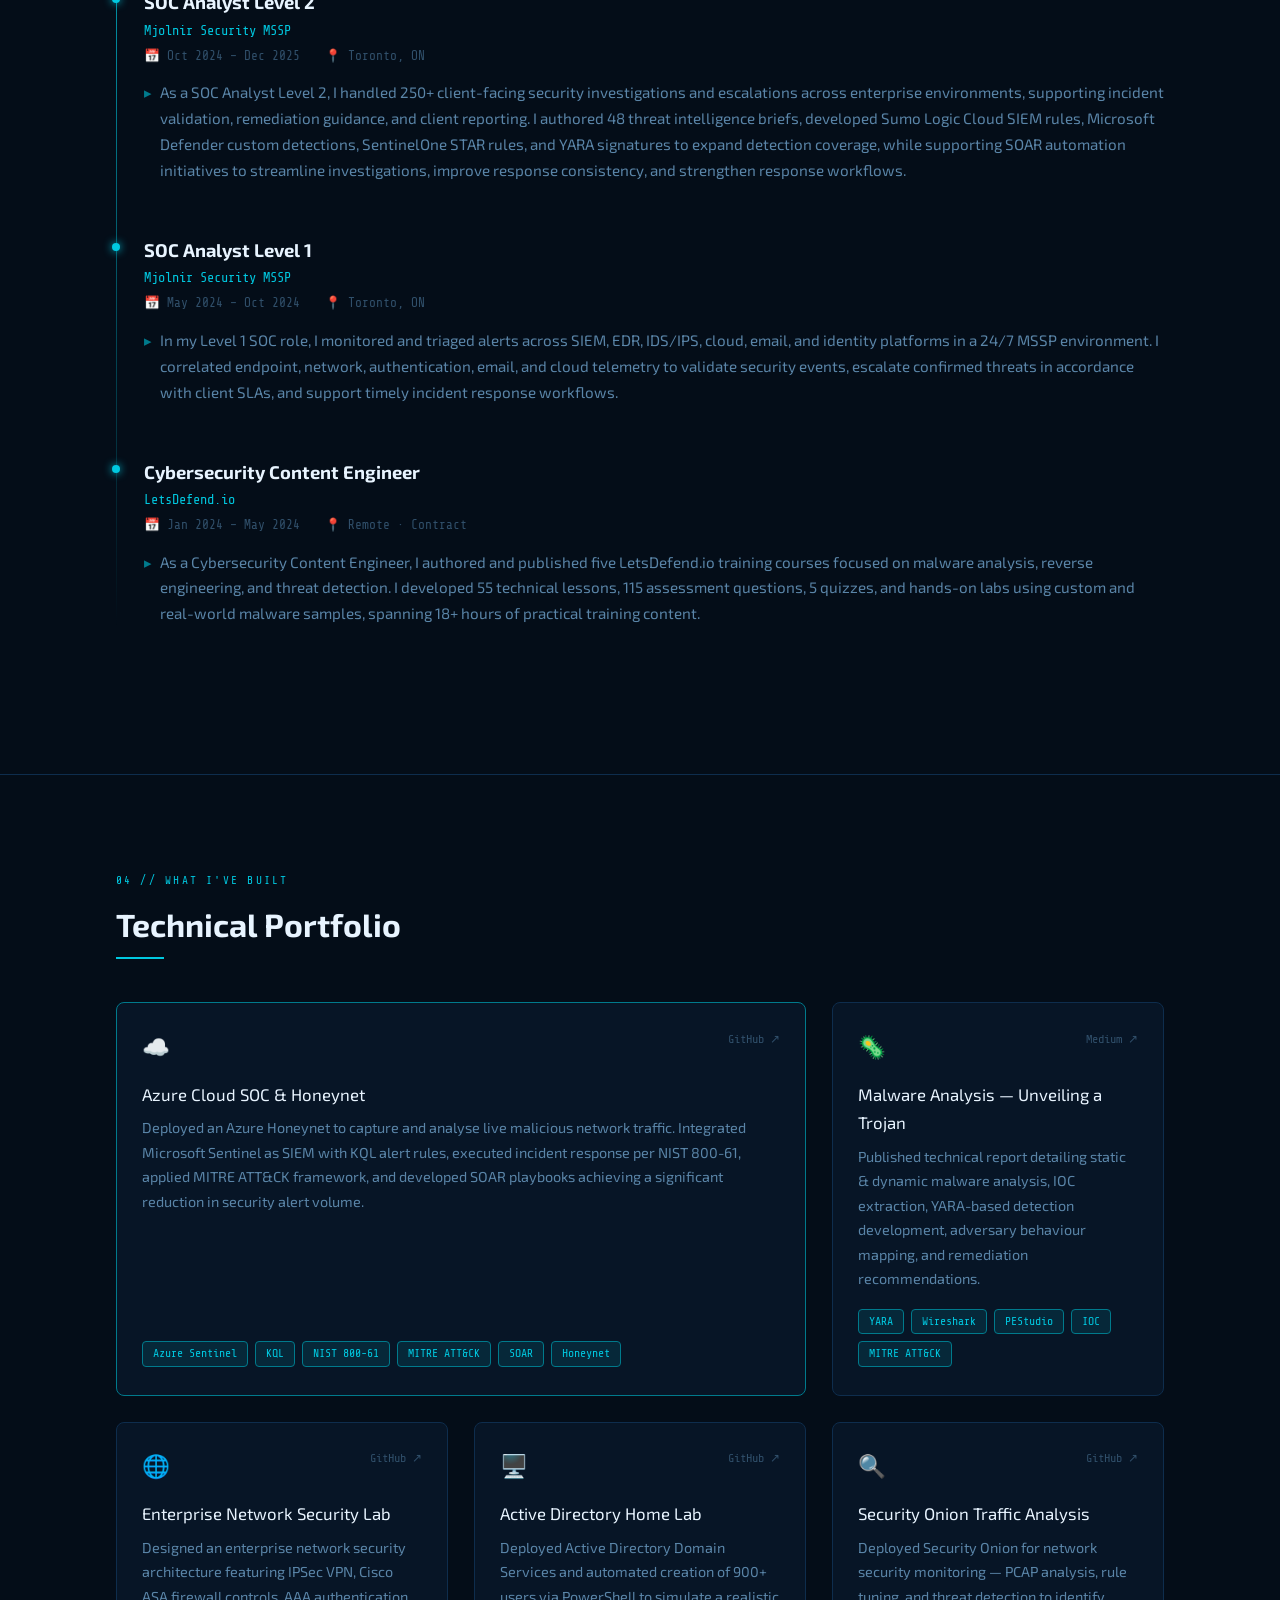
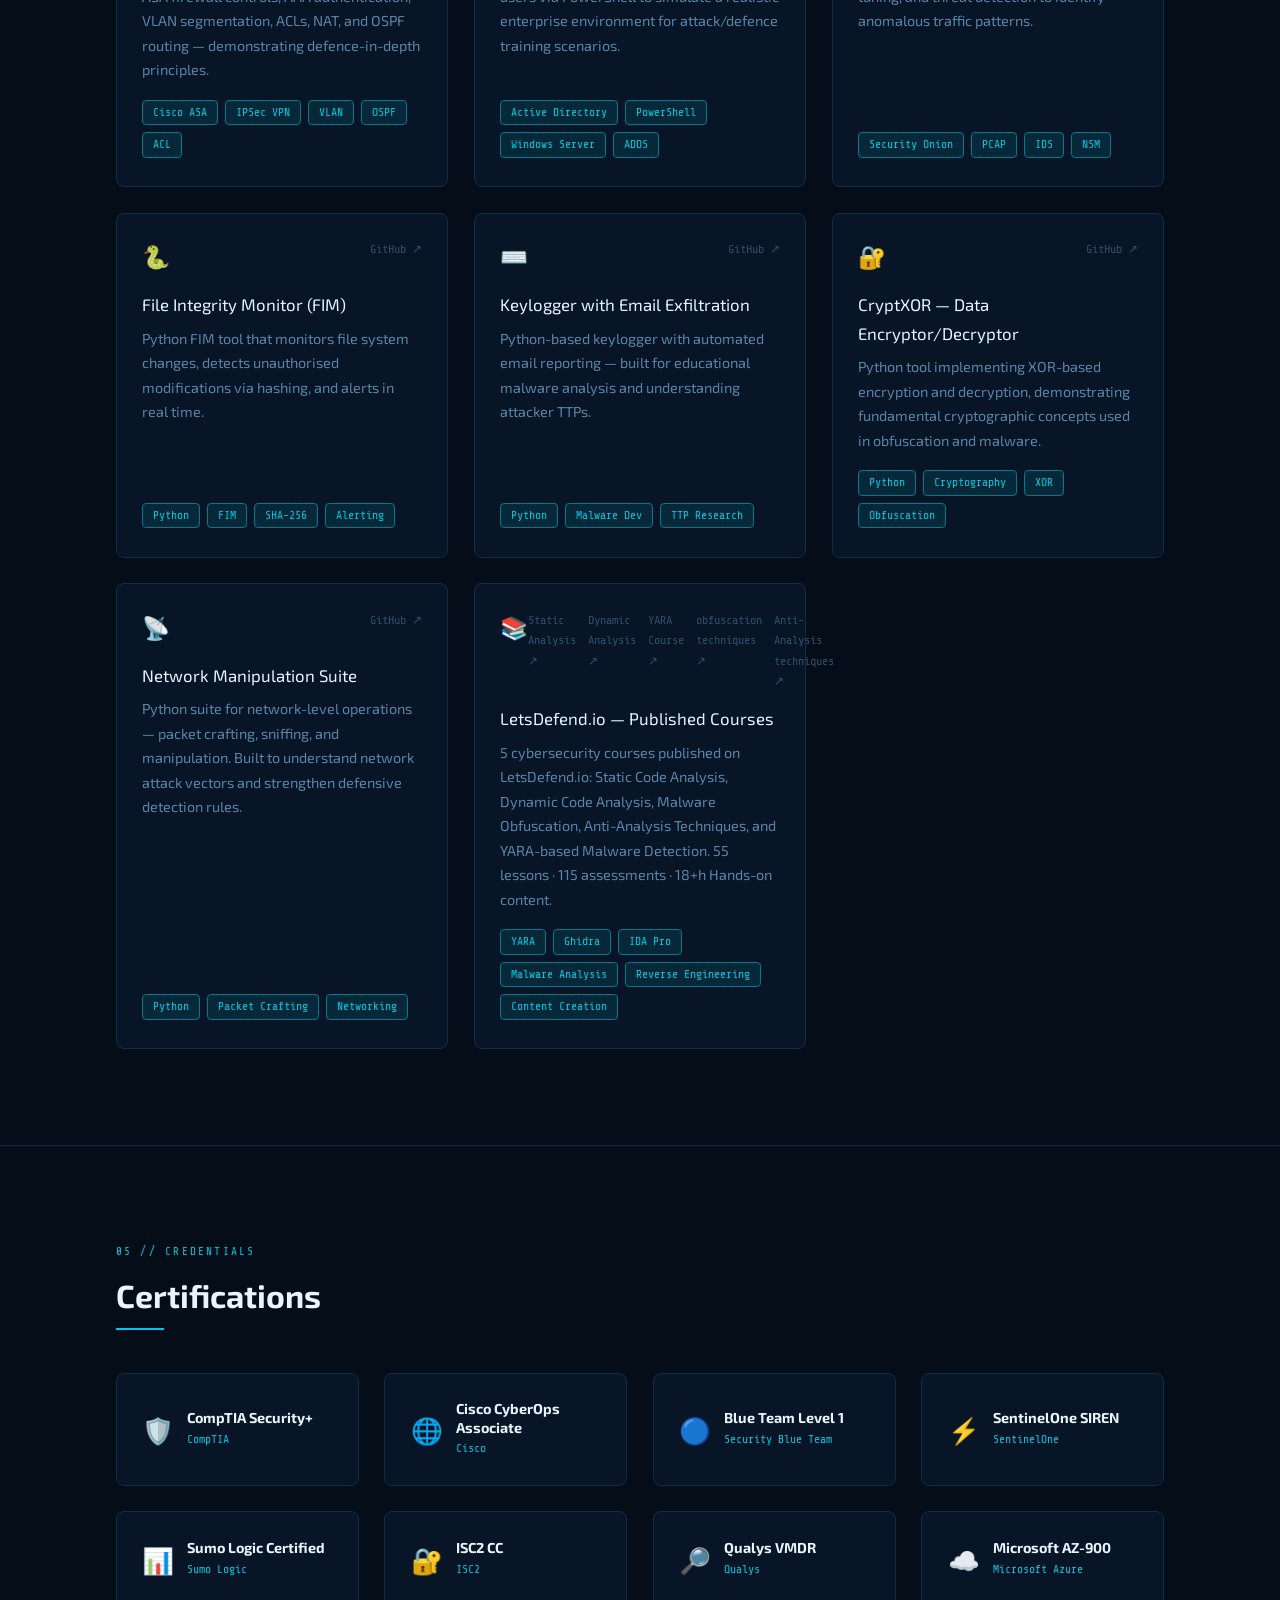
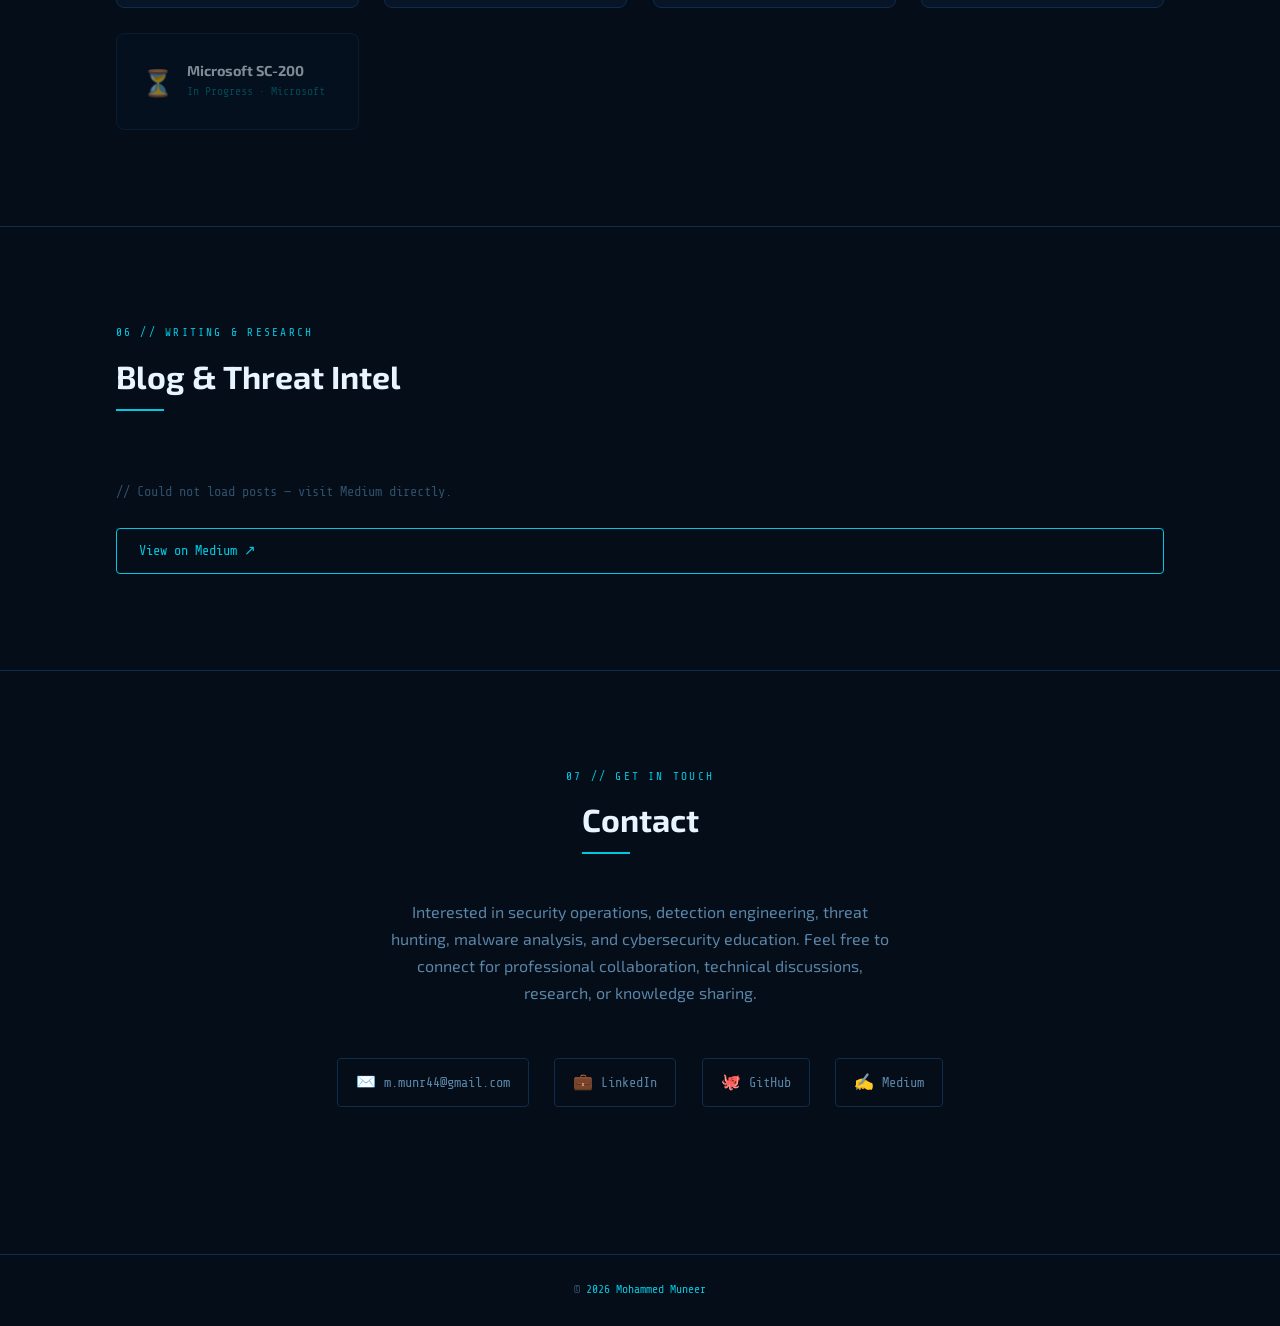
==== commit 47c4ff23: "Update index_bak.html" ====
--- a/index_bak.html
+++ b/index_bak.html
@@ -617,8 +617,7 @@
       <p class="section-label">07 // get in touch</p>
       <h2 class="section-title">Contact</h2>
       <p class="contact-tagline">
-        Open to security engineering roles, threat hunting positions, and freelance content work.
-        Available for relocation to GCC. Usually respond within 24 hours.
+	  Interested in security operations, detection engineering, threat hunting, malware analysis, and cybersecurity education. Feel free to connect for professional collaboration, technical discussions, research, or knowledge sharing.
       </p>
       <div class="contact-links">
         <a href="mailto:m.munr44@gmail.com" class="contact-link"><span class="icon">✉️</span> m.munr44@gmail.com</a>
@@ -631,7 +630,7 @@
 
   <footer>
     <div class="container">
-      <p>© <span id="year"></span> <span>Mohammed Muneer</span> — Built with HTML, CSS & JS</p>
+      <p>© <span id="year"></span> <span>Mohammed Muneer</span></p>
     </div>
   </footer>
 
